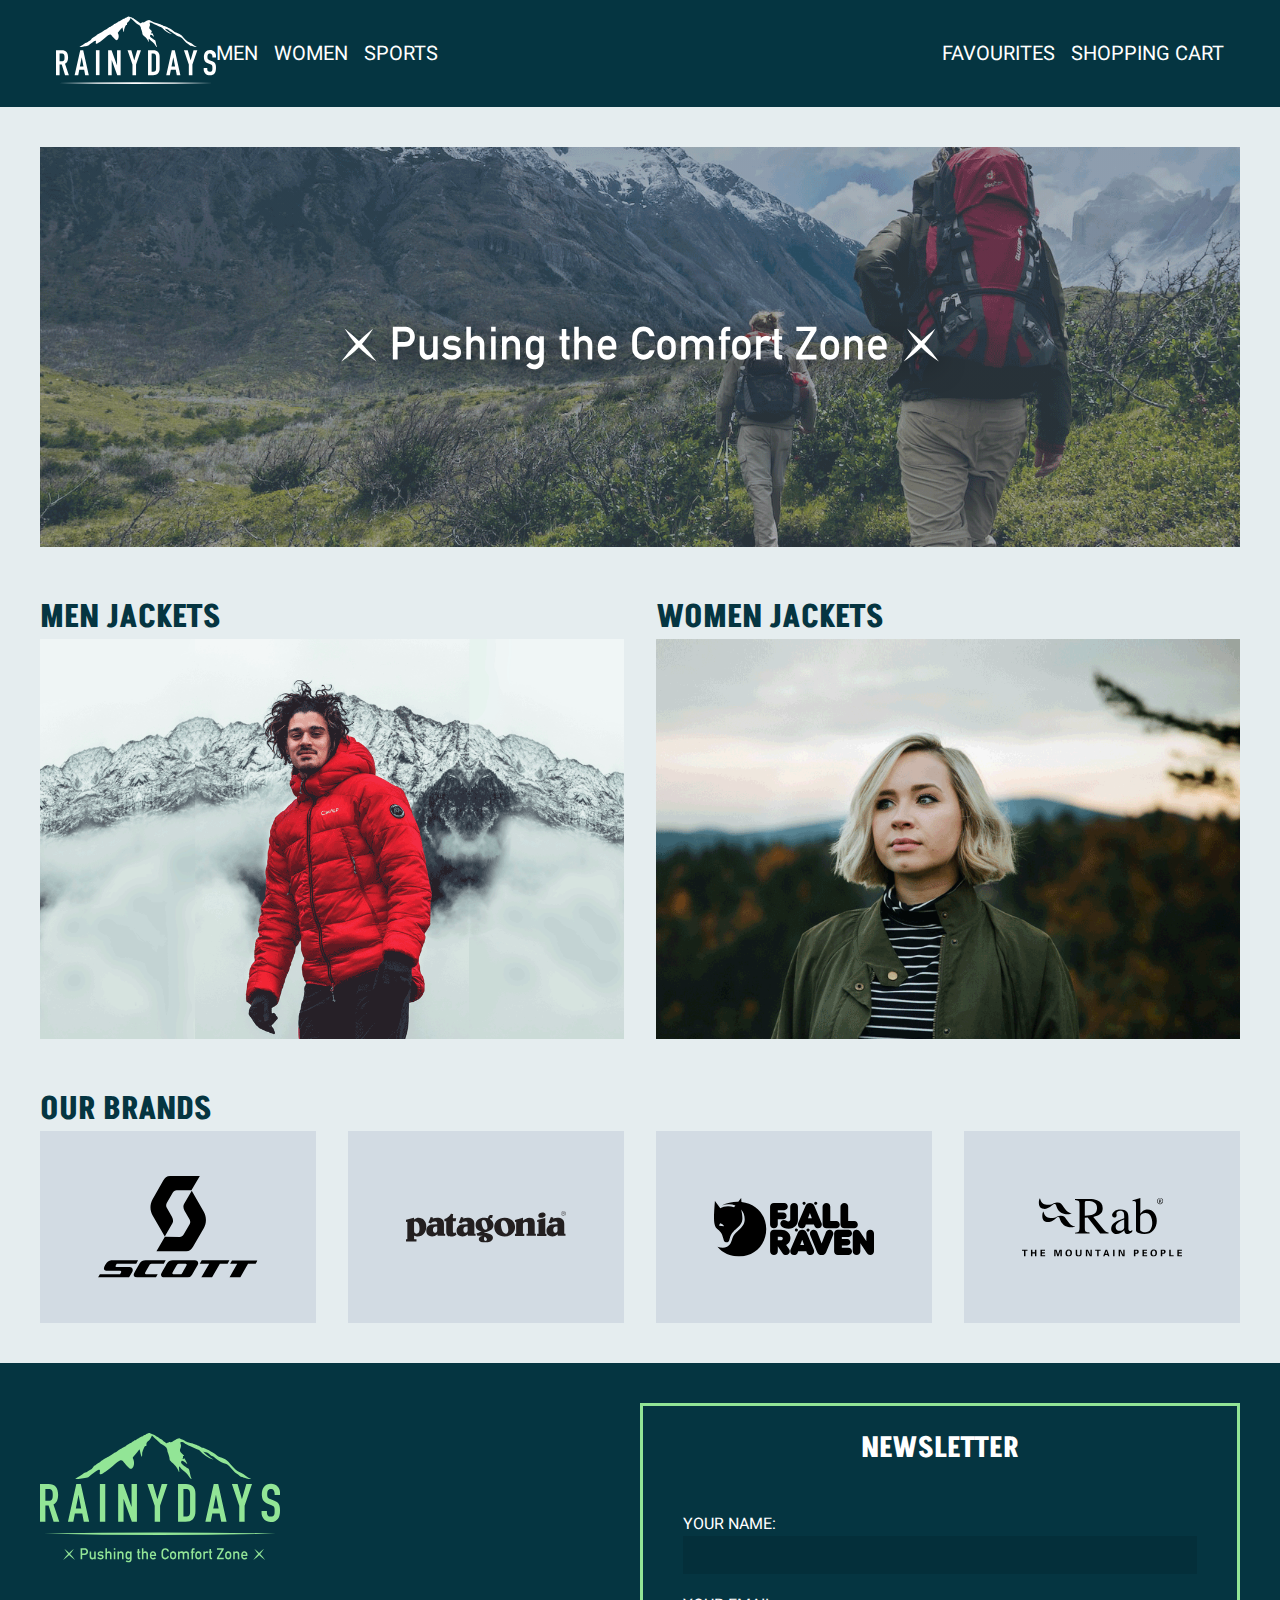
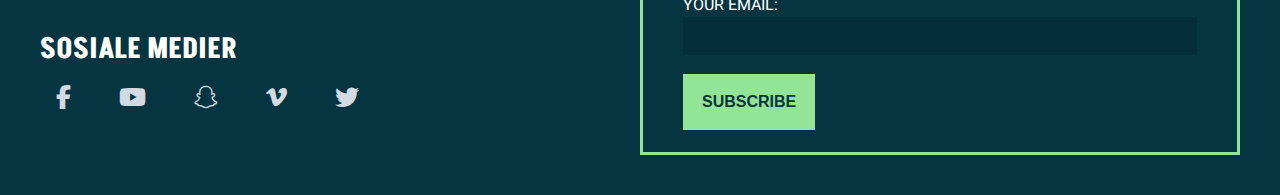
==== index.html @ 23fe6621 "changes in navigation on all pages" ====
<!DOCTYPE html>
<html lang="en">
  <head>
    <meta charset="UTF-8" />
    <meta http-equiv="X-UA-Compatible" content="IE=edge" />
    <meta name="viewport" content="width=device-width, initial-scale=1.0" />
    <title>Rainy Days</title>
    <meta name="description" content="Frontpage of RainyDays" />
    <link rel="icon" type="image/x-icon" href="/images/fav--icon.svg" />
    <link rel="stylesheet" href="/css/styles.css" />
    <link rel="stylesheet" href="/css/components.css" />
    <link rel="stylesheet" href="/css/fontstyles.css" />
    <link rel="stylesheet" href="/css/mediaqueries.css" />

    <link
      rel="stylesheet"
      href="https://cdnjs.cloudflare.com/ajax/libs/font-awesome/6.2.0/css/all.min.css"
    />

    <link rel="preconnect" href="https://fonts.googleapis.com" />
    <link rel="preconnect" href="https://fonts.gstatic.com" crossorigin />
    <link
      href="https://fonts.googleapis.com/css2?family=Akshar:wght@600&display=swap"
      rel="stylesheet"
    />
    <link
      href="https://fonts.googleapis.com/css2?family=Heebo:wght@300;400;500&display=swap"
      rel="stylesheet"
    />
    <script>
      (function (h, o, t, j, a, r) {
        h.hj =
          h.hj ||
          function () {
            (h.hj.q = h.hj.q || []).push(arguments);
          };
        h._hjSettings = { hjid: 3449387, hjsv: 6 };
        a = o.getElementsByTagName("head")[0];
        r = o.createElement("script");
        r.async = 1;
        r.src = t + h._hjSettings.hjid + j + h._hjSettings.hjsv;
        a.appendChild(r);
      })(window, document, "https://static.hotjar.com/c/hotjar-", ".js?sv=");
    </script>
    <script defer src="./js/header.js"></script>
  </head>
  <body>
    <header class="top-header">
      <section class="primary-header page-width">
        <div class="flex pad-1">
          <a href="index.html">
            <img
              class="page-logo"
              src="/images/rainydays-logo.svg"
              alt="rainy days logo"
            />
          </a>
          <nav class="primary-nav">
            <ul class="flex gap-1">
              <li class="pagelinks"><a class="pagelinks" href="listofjackets-men.html">Men</a></li>
              <li class="pagelinks"><a class="pagelinks" href="listofjackets-women.html">Women</a></li>
              <li class="pagelinks"><a class="pagelinks" href="#">Sports</a></li>
            </ul>
            <ul class="flex gap-1">
              <li class="pagelinks"><a class="pagelinks" href="#">Favourites</a></li>
              <li class="pagelinks"><a class="pagelinks" href="addtocart.html">Shopping Cart</a></li>
            </ul>
          </nav>
        </div>
      </section>
    </header>

    <main class="page-width flex-col-ver gap-3 margin-2">
      <section class="hero-img-1 hero-img-prop flex-center">
        <img
          class="hero--text"
          src="/images/rainydays-slogan-text.svg"
          alt="Pushing the Comfort Zone"
        />
      </section>
      <section class="grid-two-col">
        <article class="home-product-men">
          <h2 class="heading-uppercase-xl main_green-dark-color">
            Men Jackets
          </h2>
          <a href="listofjackets-men.html"
            ><section class="hover-men-border image-prop men-image"></section
          ></a>
        </article>
        <article class="home-product-women">
          <h2 class="heading-uppercase-xl main_green-dark-color">
            Women Jackets
          </h2>
          <a href="listofjackets-women.html"
            ><section
              class="hover-women-border image-prop women-image"
            ></section
          ></a>
        </article>
      </section>
      <section>
        <h2 class="heading-uppercase-xl main_green-dark-color">Our Brands</h2>
        <article class="ourbrands--grid gap-2">
          <!-- Scott -->
          <article class="ourbrands grid-center">
            <svg
              class="brand-logo"
              viewBox="0 0 140 89"
              fill="none"
              xmlns="http://www.w3.org/2000/svg"
            >
              <g clip-path="url(#clip0_370_4260)">
                <path
                  d="M63.0514 0H89.1139L81.7723 12.5561L68.8518 12.5709C67.4337 12.5709 66.0796 13.3932 65.3755 14.6193L60.1856 23.6646C59.4495 24.9473 59.4741 26.6067 60.2152 27.8844L64.6861 35.588C65.6881 37.3138 66.1362 39.6133 65.1441 41.3392L58.4475 52.9696L47.8289 34.6549C45.3054 30.3046 45.2783 24.6051 47.7846 20.2424L57.1106 3.98841C58.4499 1.65445 60.1684 0 63.0514 0ZM77.2078 65.9048L51.1452 65.794L58.541 53.2675L71.4615 53.3093C72.8821 53.3142 74.2386 52.4993 74.9477 51.2757L80.1769 42.2526C80.918 40.9748 80.9007 39.3129 80.1646 38.0327L75.7281 30.3095C74.7335 28.5812 74.2952 26.2792 75.2973 24.5558L82.0431 12.955L92.5804 31.314C95.0842 35.6766 95.0867 41.3736 92.5631 45.7264L83.1633 61.9435C81.8141 64.2725 80.0883 65.9171 77.2053 65.9048H77.2078ZM89.0524 76.7031L97.3222 76.7228L90.3449 88.8727L99.73 88.8628L106.675 76.7228L113.409 76.7031L115.034 73.8373L90.7733 73.8324L89.0524 76.7031ZM115.58 76.7228L121.861 76.7006L115.024 88.8505L124.49 88.8407L131.3 76.7006L137.987 76.7228L139.582 73.857L117.267 73.8521L115.585 76.7228H115.58ZM69.098 77.7125L65.4715 84.0152C64.6763 85.3988 65.048 86.002 66.6163 85.9946L72.237 85.97C72.9461 85.9675 73.4163 85.3643 73.7462 84.7907L77.3013 78.6062C78.0374 77.3284 77.6509 76.708 76.1762 76.7056L71.299 76.7006C70.2748 76.7006 69.6716 76.7228 69.1005 77.7125H69.098ZM65.4961 73.8201H84.7808C87.0803 73.8201 88.4319 75.7872 87.2329 77.8553L82.4395 86.1128C80.9967 88.5994 79.1281 88.8727 76.3535 88.8727H58.1791C55.7984 88.8727 54.331 86.9769 55.5916 84.7907L59.223 78.4954C59.5726 77.8898 59.9123 77.2669 60.2989 76.6809C61.584 74.736 63.1031 73.8201 65.4961 73.8201ZM41.7134 73.8201L59.2353 73.8324L57.6202 76.7031H46.9451C46.3099 76.7031 45.6476 76.9419 45.3177 77.5131L41.6838 83.8059C40.9625 85.0566 40.8074 85.9897 42.6489 85.9921L52.2433 85.9971L50.6307 88.8604L34.3988 88.8776C31.5084 88.8801 30.4252 86.9055 31.9147 84.3451L36.3979 76.6415C37.5895 74.5932 39.3203 73.8201 41.7109 73.8226L41.7134 73.8201ZM13.1716 73.8152L35.0808 73.8349L33.4583 76.7228H16.4805C15.9758 77.486 15.2766 78.2271 15.4662 79.1355C15.5991 79.7683 16.4436 79.7412 16.9901 79.7412H27.4905C29.8737 79.7412 31.2032 81.7723 29.9672 83.9044L27.099 88.853H0L1.66676 86.0094L19.329 85.9921C19.6762 85.2905 20.2744 84.6504 20.3114 83.8404C20.3409 83.1978 19.5654 82.9836 19.041 82.9836L9.50325 82.9787C6.74337 82.9787 4.274 82.4617 5.53207 79.3965C5.76596 78.8278 6.12541 78.2985 6.41346 77.7667C6.77045 77.1265 7.16683 76.479 7.63953 75.9054C9.12657 74.1008 10.9017 73.8176 13.1716 73.8201V73.8152Z"
                  fill="black"
                />
              </g>
              <defs>
                <clipPath id="clip0_370_4260">
                  <rect width="139.577" height="88.88" fill="white" />
                </clipPath>
              </defs>
            </svg>
          </article>
          <!-- Patagonia -->
          <article class="ourbrands grid-center">
            <svg
              class="brand-logo"
              viewBox="0 0 160 32"
              fill="none"
              xmlns="http://www.w3.org/2000/svg"
            >
              <g clip-path="url(#clip0_370_4251)">
                <path
                  fill-rule="evenodd"
                  clip-rule="evenodd"
                  d="M31.0866 15.5992H30.1032C28.3585 15.5992 26.9389 16.9077 26.9389 18.6523C26.9389 20.0719 27.3751 21.7053 29.2309 21.7053C30.8643 21.7053 31.1978 20.3969 31.1978 19.0884V15.813C31.1978 15.813 31.309 15.5906 31.0866 15.5906V15.5992ZM80.7825 31.5231H77.3446C74.8816 31.2323 72.7436 30.283 72.7436 28.0338C72.7436 26.4004 74.5994 25.1946 76.1217 24.9808C76.1217 24.9808 76.5578 24.8696 76.1217 24.8696C75.5743 24.7584 72.6324 24.5446 71.6489 24.7584C71.6489 24.7584 71.4266 24.7584 71.324 24.5446C71.2128 24.3223 70.6655 22.8 70.5628 22.6888C70.4517 22.475 70.674 22.3639 70.674 22.3639C72.8548 22.0389 74.8217 20.9442 75.6941 20.6192C76.2414 20.5081 75.6941 20.4054 75.6941 20.4054C72.641 19.8581 69.5879 17.7885 69.5879 14.1881C69.5879 9.06544 73.8383 6.7735 77.8748 6.7735C79.7306 6.7735 80.8167 7.09847 81.8002 7.20965C81.8002 7.20965 81.9114 7.32083 82.0226 7.09847C82.0226 6.7735 82.3475 5.90119 82.3475 5.90119C82.7837 4.59273 83.4422 4.0454 85.4006 4.0454C85.8368 4.0454 86.2729 4.0454 86.5979 4.15657C86.5979 4.15657 86.8202 4.0454 86.8202 4.37893C86.7091 4.4901 86.0591 7.10702 86.0591 7.2182C85.9479 7.54318 85.8453 7.32938 85.8453 7.32938C85.5203 7.10702 85.4092 7.0044 84.648 7.10703C84.2119 7.10703 83.9895 7.432 83.9895 7.86816C83.9895 8.62929 87.4788 9.72395 87.4788 13.8631C87.4788 19.422 82.3561 20.6278 77.8834 21.7139C77.8834 21.7139 77.4472 21.8251 77.8834 21.8251C80.8253 22.1501 86.94 22.9197 86.94 26.7339C86.94 29.9495 83.3567 31.1896 80.7996 31.5316L80.7825 31.5231ZM38.0651 22.6888H38.9374C39.1598 22.6888 39.1598 22.9112 39.1598 22.9112V24.6558C39.1598 24.9808 38.8348 24.8696 38.8348 24.8696H31.8563C31.8563 24.8696 31.7451 24.8696 31.7451 24.6558C31.634 24.2196 31.4202 23.7835 31.4202 23.4585C31.309 23.0224 31.0952 23.4585 31.0952 23.4585C29.6756 24.5532 28.0421 25.4255 26.0752 25.4255C22.7997 25.4255 20.294 23.3559 20.294 19.9693C20.294 15.8215 22.9109 13.5382 26.1863 13.5382L31.2064 13.3158V12.5547C31.2064 11.135 30.4452 10.4851 28.8033 10.4851C26.7337 10.4851 25.7502 11.2462 24.7667 12.452C24.7667 12.452 24.7667 12.5632 24.5443 12.5632C24.322 12.452 22.5774 11.8021 22.5774 11.8021C22.5774 11.8021 22.355 11.8021 22.4662 11.5797C22.5774 11.3574 24.7581 6.12354 24.7581 6.12354C24.7581 6.12354 24.7581 5.90119 24.8693 6.01236C25.1943 6.12354 26.5028 6.55969 26.8363 6.55969C27.0586 6.67087 26.9475 6.88467 26.9475 6.88467C26.9475 6.88467 26.8363 7.10703 26.7251 7.32083C26.6139 7.75698 26.8363 7.54318 26.8363 7.54318C28.2559 6.99585 29.6756 6.78205 31.0866 6.78205C35.2344 6.78205 37.9539 8.52666 37.9539 12.777V22.3724C37.9539 22.3724 37.9539 22.6974 38.0651 22.6974V22.6888ZM38.5013 8.0734C41.3405 7.31227 43.7351 5.45648 44.9324 2.83956C44.9324 2.83956 44.9324 2.72838 45.1547 2.72838C45.3771 2.72838 46.7882 3.05336 47.0105 3.05336C47.2329 3.16454 47.1217 3.27571 47.1217 3.27571C47.0105 4.14802 46.8994 5.1315 46.8994 5.89264V7.2011C46.8994 7.42345 47.1217 7.31227 47.1217 7.31227H50.0636C50.286 7.31227 50.1748 7.53463 50.1748 7.53463C50.1748 7.53463 49.7386 9.71539 49.7386 9.93775C49.6275 10.1515 49.5248 10.1515 49.5248 10.1515H47.1217C46.8994 10.1515 46.8994 10.2627 46.8994 10.2627V20.4054C46.8994 21.6027 47.8828 21.8251 48.4302 21.8251C48.9775 21.8251 49.0887 21.8251 49.5248 21.6027C49.5248 21.6027 49.7386 21.3889 49.7386 21.6027C49.8498 21.8251 50.3971 23.2362 50.4998 23.4585C50.6109 23.5697 50.3886 23.6723 50.3886 23.6723C48.0966 25.3058 47.8828 25.4169 44.8298 25.4169C41.4517 25.4169 40.2459 23.7835 40.2459 20.7304V10.2542C40.2459 10.2542 40.2459 10.143 40.0235 10.143H38.4927C38.4927 10.143 38.3815 10.143 38.3815 9.9292V8.29576C38.3815 8.18458 38.4927 8.0734 38.4927 8.0734H38.5013ZM88.2313 16.0353C88.2313 10.3653 92.704 6.76494 98.5964 6.76494C104.489 6.76494 109.064 10.3653 109.064 16.0353C109.064 21.7053 104.48 25.4169 98.5964 25.4169C92.7126 25.4169 88.2313 21.9277 88.2313 16.0353ZM94.996 13.5296C94.996 16.1465 96.0907 22.6888 99.7937 22.6888C101.761 22.6888 102.299 20.6192 102.299 18.6523C102.299 16.0353 101.205 9.49304 97.3906 9.49304C94.9874 9.49304 94.9874 12.2211 94.9874 13.5296H94.996ZM129.786 24.8696H120.626C120.626 24.8696 120.515 24.8696 120.515 24.7584V22.9026C120.515 22.6803 120.738 22.6803 120.738 22.6803H121.832C121.943 22.6803 121.943 22.5691 121.943 22.5691V12.6487C121.943 11.5541 120.96 11.1179 119.976 11.1179C118.779 11.1179 117.907 11.6653 117.035 12.4264C117.035 12.4264 116.923 12.5376 116.923 12.6487V22.5777C116.923 22.5777 116.923 22.6888 117.035 22.6888H118.232C118.232 22.6888 118.343 22.6888 118.343 22.9112V24.767C118.343 24.8782 118.232 24.8782 118.232 24.8782H109.073C109.073 24.8782 108.961 24.9893 108.961 24.6644V22.9197C108.961 22.6974 109.073 22.6974 109.073 22.6974H110.056C110.278 22.6974 110.167 22.5862 110.167 22.5862V10.9041C110.167 10.9041 110.278 10.6818 110.056 10.6818C109.731 10.793 109.073 11.0068 109.073 11.0068C109.073 11.0068 108.961 11.1179 108.961 10.8956V9.03978C108.961 8.82598 109.073 8.92861 109.073 8.92861L116.812 6.85902C116.812 6.85902 117.035 6.74784 117.035 6.97019V9.47594C117.035 9.80091 117.146 9.58711 117.146 9.58711C119.002 8.16748 120.857 6.74784 123.363 6.74784C128.05 6.74784 128.708 9.91209 128.708 11.8705V22.5605C128.708 22.5605 128.597 22.6717 128.819 22.6717H129.803C129.803 22.6717 129.914 22.6717 129.914 22.8941V24.6387C129.914 24.9637 129.803 24.8525 129.803 24.8525L129.786 24.8696ZM139.056 6.87612L131.316 8.94571C131.316 8.94571 131.205 8.94571 131.205 9.16807V10.9127C131.205 11.1265 131.428 11.0239 131.428 11.0239C131.428 11.0239 131.975 10.9127 132.411 10.8015C132.633 10.8015 132.522 11.0239 132.522 11.1265V22.5777C132.522 22.5777 132.633 22.6888 132.411 22.6888H131.316C131.316 22.6888 131.094 22.6888 131.094 22.9112V24.767C131.094 24.9893 131.316 24.8782 131.316 24.8782H140.365C140.587 24.8782 140.476 24.6644 140.476 24.6644V22.9197C140.476 22.6974 140.253 22.6974 140.253 22.6974H139.381C139.167 22.6974 139.27 22.5862 139.27 22.5862V6.97874C139.27 6.76494 139.056 6.86757 139.056 6.86757V6.87612ZM136.328 1.41992C137.859 1.41992 139.603 1.85608 139.603 3.71187C139.603 5.89264 136.661 6.76494 134.806 6.76494C133.275 6.76494 132.3 6.00381 132.3 4.473C132.3 2.72838 134.703 1.41992 136.337 1.41992H136.328ZM61.4036 15.5992H60.5313C58.6755 15.5992 57.367 16.9077 57.367 18.6523C57.367 20.0719 57.8032 21.7053 59.5478 21.7053C61.2924 21.7053 61.6174 20.3969 61.6174 19.0884V15.813C61.6174 15.813 61.6174 15.5906 61.3951 15.5906L61.4036 15.5992ZM68.4932 22.6888H69.2544C69.5794 22.6888 69.5793 22.9112 69.5793 22.9112V24.6558C69.5793 24.9808 69.2544 24.8696 69.2544 24.8696H62.2759C62.2759 24.8696 62.1647 24.8696 62.0536 24.6558C61.9424 24.2196 61.8312 23.7835 61.8312 23.4585C61.72 23.0224 61.5062 23.4585 61.5062 23.4585C59.9754 24.5532 58.4532 25.4255 56.4862 25.4255C53.1081 25.4255 50.5938 23.3559 50.5938 19.9693C50.5938 15.8215 53.3219 13.427 56.5888 13.427L61.4977 13.3158C61.4977 13.3158 61.6089 13.3158 61.6089 13.102V12.5547C61.6089 11.135 60.8477 10.4851 59.2057 10.4851C57.1361 10.4851 56.1527 11.2462 55.1692 12.452C55.1692 12.452 55.058 12.5632 54.9468 12.452C54.733 12.452 52.8772 11.7935 52.8772 11.7935C52.8772 11.7935 52.7661 11.7935 52.8772 11.5712C52.9884 11.3488 55.058 6.11499 55.058 6.11499C55.058 6.11499 55.058 5.89264 55.2803 6.00381C55.5027 6.11499 56.9138 6.55114 57.1361 6.55114C57.3585 6.66232 57.2473 6.87612 57.2473 6.87612C57.2473 6.87612 57.2473 7.09847 57.1361 7.31227C56.9223 7.74843 57.2473 7.53463 57.2473 7.53463C58.667 6.9873 60.0866 6.7735 61.4977 6.7735C65.6454 6.7735 68.365 8.51811 68.365 12.7685V22.3639C68.365 22.3639 68.2538 22.6888 68.4761 22.6888H68.4932ZM75.6941 11.4515C75.6941 13.4184 76.7887 18.7549 79.5083 18.7549C80.9279 18.7549 81.4752 18.0964 81.4752 16.3518C81.4752 14.3848 80.2779 9.04834 77.5498 9.04834C76.2414 9.04834 75.6941 9.70684 75.6941 11.4515ZM78.5333 25.7419C78.2084 26.0669 77.986 27.2727 77.986 28.0338C77.986 28.9062 78.4222 29.8896 79.5168 29.8896C80.3891 29.8896 80.9364 29.4535 80.9364 28.5812C80.9364 26.9477 79.953 26.4004 78.7557 25.6393C78.7557 25.6393 78.6445 25.6393 78.5333 25.7505V25.7419ZM151.277 15.5992H150.405C148.549 15.5992 147.24 16.9077 147.24 18.6523C147.24 20.0719 147.677 21.7053 149.421 21.7053C151.166 21.7053 151.491 20.3969 151.491 19.0884V15.813C151.491 15.813 151.491 15.5906 151.268 15.5906L151.277 15.5992ZM158.367 22.6888H159.239C159.461 22.6888 159.461 22.9112 159.461 22.9112V24.6558C159.461 24.9808 159.136 24.8696 159.136 24.8696H152.158C152.158 24.8696 152.047 24.8696 151.944 24.6558C151.833 24.2196 151.722 23.7835 151.722 23.4585C151.61 23.0224 151.397 23.4585 151.397 23.4585C149.866 24.5532 148.344 25.4255 146.377 25.4255C142.999 25.4255 140.484 23.3559 140.484 19.9693C140.484 15.8215 143.212 13.427 146.479 13.427L151.388 13.3158C151.388 13.3158 151.499 13.3158 151.499 13.102V12.5547C151.499 11.135 150.738 10.4851 149.096 10.4851C147.027 10.4851 146.043 11.2462 145.06 12.452C145.06 12.452 144.948 12.5632 144.837 12.452C144.615 12.452 142.87 11.7935 142.87 11.7935C142.87 11.7935 142.648 11.7935 142.759 11.5712C142.87 11.3488 144.94 6.11499 144.94 6.11499C144.94 6.11499 144.94 5.89264 145.162 6.00381C145.385 6.11499 146.796 6.55114 147.018 6.55114C147.24 6.66232 147.24 6.87612 147.24 6.87612C147.24 6.87612 147.129 7.09847 147.018 7.31227C146.796 7.74843 147.129 7.53463 147.129 7.53463C148.549 6.9873 149.968 6.7735 151.38 6.7735C155.527 6.7735 158.247 8.51811 158.247 12.7685V22.3639C158.247 22.3639 158.247 22.6888 158.358 22.6888H158.367ZM8.07312 11.0153V19.8496C8.07312 21.3804 8.62045 22.6888 10.3651 22.6888C12.5458 22.6888 13.5293 21.3804 13.5293 17.3438C13.5293 10.9127 10.2539 10.5792 9.16778 10.5792L8.29547 10.6903C8.29547 10.6903 8.07312 10.8015 8.07312 11.0153ZM8.1843 8.39838C9.81773 7.4149 11.0236 6.76494 12.657 6.76494C16.9074 6.76494 20.294 10.2542 20.294 15.3768C20.294 20.4995 17.1297 25.4084 11.6821 25.4084C10.5874 25.4084 9.17633 25.2972 8.19285 24.7499C8.19285 24.7499 8.08167 24.7499 8.08167 24.861V28.0253C8.08167 28.0253 8.08167 28.2477 8.30402 28.2477H10.271C10.271 28.2477 10.4933 28.2477 10.4933 28.47V30.2146C10.4933 30.3258 10.271 30.437 10.271 30.437H0.324977C0.324977 30.437 0 30.437 0 30.2146V28.47C0 28.2477 0.222353 28.2477 0.222353 28.2477H1.09466C1.31701 28.2477 1.31701 28.0253 1.31701 28.0253V10.9041C1.31701 10.6818 1.09466 10.793 1.09466 10.793L0.222353 11.0153C0.222353 11.0153 0 11.0153 0 10.793V9.07399V9.04834C0 8.83454 0.222353 8.83454 0.222353 8.83454L7.85932 6.86757C7.85932 6.86757 8.07312 6.75639 8.07312 6.97874V8.2872C8.07312 8.50956 8.1843 8.39838 8.1843 8.39838Z"
                  fill="#231F20"
                />
                <path
                  fill-rule="evenodd"
                  clip-rule="evenodd"
                  d="M155.203 2.40312C155.203 1.09466 156.298 0 157.606 0C158.915 0 160.009 1.09466 160.009 2.40312C160.009 3.82276 158.915 4.90887 157.606 4.90887C156.298 4.90887 155.203 3.81421 155.203 2.40312ZM159.676 2.40312C159.676 1.30846 158.804 0.333529 157.606 0.333529C156.409 0.333529 155.425 1.31701 155.425 2.40312C155.425 3.60041 156.409 4.58389 157.606 4.58389C158.804 4.58389 159.676 3.60041 159.676 2.40312ZM158.804 3.82276H158.367L157.606 2.5143H157.059V3.82276H156.734V1.09466H157.829C158.051 1.09466 158.376 1.09466 158.487 1.20584C158.709 1.31701 158.812 1.64199 158.812 1.86434C158.812 2.3005 158.487 2.52285 157.94 2.52285L158.812 3.83131L158.804 3.82276ZM157.495 2.29195C157.931 2.29195 158.479 2.40312 158.479 1.85579C158.479 1.41964 158.154 1.30846 157.82 1.30846H157.059V2.29195H157.495Z"
                  fill="#231F20"
                />
              </g>
              <defs>
                <clipPath id="clip0_370_4251">
                  <rect width="160" height="31.5228" fill="white" />
                </clipPath>
              </defs>
            </svg>
          </article>
          <!-- Fjellraven -->
          <article class="ourbrands grid-center">
            <svg
              class="brand-logo"
              viewBox="0 0 160 59"
              fill="none"
              xmlns="http://www.w3.org/2000/svg"
            >
              <g clip-path="url(#clip0_370_4247)">
                <path
                  d="M86.2954 47.029L88.1894 41.6939L90.1367 47.029H86.2954ZM63.7813 38.6529H66.7422C68.076 38.6529 68.7963 39.5065 68.7963 40.4668C68.7963 41.4271 68.076 42.2808 66.7422 42.2808H63.7813V38.6529ZM156.185 31.6639C154.078 31.6639 152.371 33.3711 152.371 35.4785V43.2411L145.889 33.5845C145.168 32.4908 144.128 31.6372 142.554 31.6372C140.447 31.6372 138.74 33.3178 138.74 35.4251V53.2177C138.74 55.3251 140.447 57.0323 142.554 57.0323C144.662 57.0323 146.369 55.3251 146.369 53.2177V45.2684L152.851 55.085C153.571 56.1787 154.798 57.0323 156.239 57.0323C158.319 57.0323 160 55.3518 160 53.2978V35.4518C160 33.3444 158.319 31.6372 156.212 31.6372C156.212 31.6639 156.185 31.6639 156.185 31.6639ZM134.285 38.9463C136.285 38.9997 137.966 37.3991 138.019 35.3985C138.073 33.3978 136.472 31.7172 134.471 31.6639H123.935C121.827 31.6639 120.12 33.3444 120.12 35.4518V53.2444C120.12 55.3518 121.801 57.059 123.908 57.059H134.285C136.285 57.1124 137.966 55.5118 138.019 53.5112C138.073 51.5105 136.472 49.8299 134.471 49.7766H127.829V47.4025H133.111C134.872 47.4558 136.339 46.042 136.365 44.3081C136.392 42.5742 135.005 41.0804 133.271 41.0537H127.829V38.9196H134.285V38.9463ZM115.585 31.6639C113.825 31.6639 112.491 32.5709 111.957 34.1447L107.636 45.5085L103.261 34.1714C102.728 32.5975 101.367 31.6906 99.6332 31.6906C96.8323 31.6906 95.1517 34.4915 96.2454 37.2658L103.048 53.938C103.768 55.7519 105.182 57.0857 107.663 57.0857C110.143 57.0857 111.477 55.7519 112.224 53.938L119 37.2658C120.147 34.5448 118.439 31.6639 115.585 31.6639ZM92.6709 34.7849C91.8706 32.971 90.4835 31.6906 88.2427 31.6906C86.002 31.6906 84.6149 32.971 83.8146 34.7849L76.6122 51.5905C75.5185 54.0714 77.039 57.1124 80.1334 57.1124C81.7339 57.1391 83.1477 56.1254 83.6545 54.6315L84.1347 53.1644H92.2708L92.8043 54.6849C93.3644 56.1787 94.8049 57.1391 96.3788 57.1124C99.3398 57.1124 100.86 54.0714 99.8466 51.7239L92.6709 34.7849ZM72.104 47.029C74.7182 45.7486 76.4788 43.4011 76.4788 40.12C76.4788 34.7849 72.104 31.6906 66.9557 31.6906H59.9133C57.8059 31.6906 56.0987 33.3711 56.0987 35.4785V53.2711C56.0987 55.4051 57.8326 57.1124 59.9667 57.1124C62.1007 57.1124 63.8079 55.3785 63.8079 53.2711V48.3094L68.7162 55.4051C69.4365 56.4722 70.6636 57.1124 71.944 57.1124C75.2784 57.1124 76.8523 53.5378 75.0383 51.057L72.104 47.029ZM92.4308 32.0373C92.4041 32.9176 93.1244 33.6646 94.0047 33.6646C94.885 33.6912 95.6319 32.971 95.6319 32.0907C95.6319 31.2104 94.9383 30.4635 94.058 30.4635H94.0047C93.1244 30.4902 92.4308 31.1837 92.4308 32.0373ZM82.4008 30.4635C81.5205 30.4635 80.8269 31.1571 80.8269 32.0373C80.8269 32.9176 81.5205 33.6112 82.4008 33.6112C83.2811 33.6112 83.9747 32.9176 83.9747 32.0373C83.948 31.1837 83.2544 30.4902 82.4008 30.4635ZM10.0834 28.2761C8.5095 27.8493 6.85562 27.6626 5.22841 27.6626L5.17506 27.6092C5.33511 26.7823 5.70857 26.0087 6.26876 25.3685C7.81594 25.8486 9.14972 26.8356 10.0834 28.1694V28.2761ZM94.0047 20.2734L95.8986 14.9383L97.8459 20.2734H94.0047ZM130.283 30.3568H140.1C142.101 30.4101 143.781 28.8096 143.835 26.8089C143.888 24.8083 142.287 23.1277 140.287 23.0744H134.178V8.74958C134.178 6.61554 132.444 4.9083 130.31 4.9083C128.176 4.9083 126.469 6.64221 126.469 8.74958V26.5155C126.442 28.6229 128.149 30.3301 130.257 30.3568C130.257 30.3568 130.266 30.3568 130.283 30.3568ZM112.384 30.3568H122.227C124.228 30.3034 125.829 28.6496 125.775 26.6222C125.722 24.6749 124.175 23.101 122.227 23.0744H116.279V8.74958C116.279 6.61554 114.545 4.9083 112.411 4.9083C110.277 4.9083 108.57 6.64221 108.57 8.74958V26.5155C108.57 28.6229 110.25 30.3301 112.357 30.3568C112.357 30.3568 112.366 30.3568 112.384 30.3568ZM87.8159 30.3568C89.4165 30.3835 90.8303 29.3698 91.3371 27.876L91.8173 26.4088H99.9533L100.487 27.9293C101.047 29.4231 102.487 30.3835 104.061 30.3568C107.022 30.3568 108.543 27.3158 107.529 24.9683L100.38 8.05602C99.6065 6.24208 98.1927 4.96165 95.952 4.96165C93.7112 4.96165 92.3241 6.24208 91.5238 8.05602L84.2948 24.8616C83.2011 27.3158 84.7216 30.3568 87.8159 30.3568ZM69.9166 21.9807C67.916 21.9807 66.3421 23.6879 66.3421 25.6085C66.3421 26.6222 66.7156 27.5825 67.4358 28.2761C68.8229 29.6632 71.1971 30.6502 74.7182 30.6502C80.6669 30.6502 83.948 26.5155 83.948 21.7406V8.74958C83.948 6.64221 82.2674 4.93498 80.16 4.93498H80.1334C77.9993 4.9083 76.2654 6.61554 76.2387 8.74958V21.6072C76.2387 22.8076 75.5185 23.4211 74.5315 23.4211C73.5445 23.4211 73.011 23.1277 71.9706 22.5675C71.3571 22.1674 70.6369 21.954 69.9166 21.9807ZM59.8866 30.3301C61.994 30.3568 63.7279 28.7029 63.7813 26.5689V21.2071H69.3031C71.117 21.2071 72.6109 19.7399 72.6109 17.8993C72.6109 16.0587 71.1437 14.5915 69.3031 14.5915H63.7813V12.1641H70.2634C72.2641 12.1107 73.8646 10.4568 73.8113 8.42948C73.7579 6.48216 72.2107 4.9083 70.2634 4.88163H59.8866C57.7793 4.88163 56.072 6.56219 56.072 8.66956V26.4622C56.072 28.5695 57.7526 30.2768 59.86 30.3034C59.8777 30.339 59.8866 30.3479 59.8866 30.3301ZM101.714 6.85562C102.594 6.85562 103.341 6.16205 103.341 5.28176C103.341 4.40147 102.621 3.68123 101.741 3.68123C100.86 3.68123 100.14 4.40147 100.14 5.28176C100.14 6.16205 100.834 6.85562 101.714 6.85562ZM90.11 6.85562C90.9637 6.82894 91.6839 6.13538 91.6839 5.28176C91.6839 4.42814 90.9637 3.68123 90.0834 3.68123C89.2031 3.68123 88.4828 4.40147 88.4828 5.28176C88.5095 6.16205 89.2297 6.8823 90.11 6.85562ZM27.4492 3.89463C27.3958 2.72091 27.2624 1.46716 27.1557 0H27.1024L24.3014 3.62788H23.4478C18.2194 3.62788 12.5909 4.72157 7.92264 7.38913L7.97599 7.52251C10.1634 6.72224 12.4842 6.32211 14.8316 6.32211C17.1791 6.32211 19.2864 6.72224 21.3938 7.52251L20.06 9.2831C18.1394 8.5095 16.112 8.13605 14.058 8.13605C11.1504 8.13605 8.2961 8.93631 6.29543 10.1367L0.96032 2.93431H0.906969C0.373458 9.30977 0 16.4055 0 20.0333C0 28.2761 1.94732 29.93 4.18806 31.7973C5.94865 33.2644 7.94932 34.945 9.22974 40.2801C10.03 43.5612 10.5635 44.2814 12.5108 44.2814C14.138 44.2814 14.885 43.6679 15.6052 40.8936C16.9923 35.6119 19.9 32.9443 22.5942 30.5969C25.6352 27.876 28.4095 25.5552 28.4095 20.3535C28.4095 17.2591 27.9827 14.6449 27.0757 11.4438C29.3164 13.9246 30.7036 17.2057 30.7036 21.1537C30.7036 25.1017 29.1831 28.1427 24.2748 32.4375C20.5135 35.7719 19.3665 37.1591 17.7926 42.2007C16.6455 45.8286 14.5649 49.6699 8.88296 49.6699C7.04235 49.6699 5.22841 49.3231 3.54785 48.6295L3.4945 48.7629C8.53618 54.9517 16.4055 58.5262 24.915 58.5262C40.5735 58.5262 52.2307 46.5222 52.2307 30.9703C52.124 16.7523 42.3074 5.57519 27.4492 3.89463Z"
                  fill="black"
                />
              </g>
              <defs>
                <clipPath id="clip0_370_4247">
                  <rect width="160" height="58.5262" fill="white" />
                </clipPath>
              </defs>
            </svg>
          </article>
          <!-- Rab -->
          <article class="ourbrands grid-center">
            <svg
              class="brand-logo"
              viewBox="0 0 160 59"
              fill="none"
              xmlns="http://www.w3.org/2000/svg"
            >
              <g clip-path="url(#clip0_370_4256)">
                <path
                  d="M68.4267 56.96L65.92 51.6267H63.84V58.4H65.2267V52.8L67.84 58.4H69.8133V51.6267H68.48V56.96H68.4267ZM0 52.7467H2.02667V58.4H3.46667V52.7467H5.49333V51.6267H0V52.7467ZM12.96 54.3467H10.4V51.6267H8.96V58.4H10.4V55.4133H12.96V58.4H14.4V51.6267H12.9067V54.3467H12.96ZM83.52 51.6267L81.0667 58.4H82.4533L82.9333 56.96H85.6L86.08 58.4H87.52L85.1733 51.6267H83.52ZM83.36 55.84L84.3733 52.96L85.3333 55.84H83.36ZM19.9467 55.4667H22.8267V54.3467H19.9467V52.7467H23.04V51.6267H18.5067V58.4H23.1467V57.28H19.9467V55.4667ZM36 56.5333L34.56 51.6267H32.2133V58.4H33.5467V52.5867L35.36 58.4H36.5333L38.4 52.5867V58.4H39.84V51.6267H37.5467L36 56.5333ZM58.1867 55.68C58.1867 56.3733 58.1333 56.64 57.9733 56.8533C57.6 57.44 56.9067 57.44 56.64 57.44C55.2533 57.44 55.1467 56.5333 55.1467 55.7867V51.68H53.7067V55.7333C53.7067 56.3733 53.7067 56.9067 54.0267 57.3867C54.6667 58.4 55.8933 58.56 56.5867 58.56C57.9733 58.56 59.5733 57.92 59.5733 55.8933V51.68H58.1867V55.68ZM46.72 51.52C44.2667 51.52 43.4667 53.3333 43.4667 55.1467C43.4667 55.7867 43.5733 56.9067 44.32 57.6533C44.96 58.2933 45.8133 58.56 46.72 58.56C47.3067 58.56 48.3733 58.4533 49.12 57.6C49.6533 56.96 49.9733 55.9467 49.9733 54.9333C49.9733 54.2933 49.8133 53.2267 49.12 52.3733C48.48 51.68 47.4667 51.52 46.72 51.52ZM48 56.8533C47.7333 57.28 47.3067 57.4933 46.72 57.4933C46.0267 57.4933 45.7067 57.2267 45.4933 56.96C45.0667 56.4267 45.0133 55.7333 45.0133 55.0933C45.0133 54.3467 45.12 53.6 45.4933 53.12C45.76 52.8 46.1867 52.5333 46.72 52.5333C47.4133 52.5333 48 52.9067 48.2667 53.7067C48.4267 54.1333 48.4267 54.56 48.4267 54.9333C48.48 56 48.2133 56.5333 48 56.8533ZM73.1733 52.7467H75.2V58.4H76.64V52.7467H78.6667V51.6267H73.1733V52.7467ZM140.853 51.68H138.773V58.4H140.267V55.7867H141.227C141.6 55.7867 142.24 55.7867 142.773 55.4667C143.307 55.1467 143.627 54.4533 143.627 53.6533C143.627 53.3333 143.573 52.8 143.2 52.3733C142.613 51.7333 141.813 51.68 140.853 51.68ZM140.747 54.72H140.16V52.8H140.907C141.333 52.8 142.08 52.8 142.08 53.7067C142.08 54.72 141.227 54.72 140.747 54.72ZM121.92 55.4667H124.8V54.3467H121.92V52.7467H125.013V51.6267H120.48V58.4H125.12V57.28H121.92V55.4667ZM113.973 51.68H111.893V58.4H113.387V55.7867H114.347C114.72 55.7867 115.36 55.7867 115.893 55.4667C116.427 55.1467 116.747 54.4533 116.747 53.6533C116.747 53.3333 116.693 52.8 116.32 52.3733C115.787 51.7333 114.933 51.68 113.973 51.68ZM113.92 54.72H113.333V52.8H114.08C114.507 52.8 115.253 52.8 115.253 53.7067C115.253 54.72 114.4 54.72 113.92 54.72ZM131.733 51.52C129.28 51.52 128.48 53.3333 128.48 55.1467C128.48 55.7867 128.587 56.9067 129.333 57.6533C129.973 58.2933 130.827 58.56 131.733 58.56C132.32 58.56 133.387 58.4533 134.133 57.6C134.667 56.96 134.987 55.9467 134.987 54.9333C134.987 54.2933 134.827 53.2267 134.133 52.3733C133.493 51.68 132.48 51.52 131.733 51.52ZM133.013 56.8533C132.747 57.28 132.32 57.4933 131.733 57.4933C131.04 57.4933 130.72 57.2267 130.507 56.96C130.08 56.4267 130.027 55.7333 130.027 55.0933C130.027 54.3467 130.133 53.6 130.507 53.12C130.773 52.8 131.2 52.5333 131.733 52.5333C132.427 52.5333 133.013 52.9067 133.28 53.7067C133.44 54.1333 133.44 54.56 133.44 54.9333C133.493 56 133.227 56.5333 133.013 56.8533ZM156.8 57.28V55.4667H159.68V54.3467H156.8V52.7467H159.893V51.6267H155.36V58.4H160V57.28H156.8ZM101.227 56.96L98.72 51.6267H96.64V58.4H98.0267V52.8L100.64 58.4H102.613V51.6267H101.28V56.96H101.227ZM91.0933 58.4H92.5333V51.6267H91.0933V58.4ZM148.747 51.68H147.253V58.4H151.627V57.2267H148.747V51.68ZM30.1333 7.36C31.2 6.29333 32.16 5.86667 32.8533 5.92C33.76 6.02667 33.92 6.45333 34.1867 7.52C34.2933 7.89333 34.4 8.26667 34.56 8.69333C37.9733 18.2933 47.8933 16 48 15.9467C48 15.9467 48.48 15.84 49.12 15.5733C49.2267 15.52 49.3333 15.4133 49.3333 15.2533C49.3333 15.1467 49.2267 15.04 49.0667 15.04C47.2 14.9333 44.8 14.08 41.2267 8.53333L40.96 8.10667C39.5733 5.92 38.4533 4.21333 34.7733 4.48C33.1733 4.58667 32 5.17333 30.9333 5.65333C30.2933 5.97333 29.6533 6.24 29.0133 6.4C27.3067 6.82667 26.24 6.77333 25.3333 6.72C25.12 6.72 24.96 6.72 24.8 6.66667C21.0667 6.50667 19.04 4.69333 18.1333 0.8C18.08 0.693333 17.9733 0.586667 17.8667 0.586667C17.7067 0.586667 17.6 0.693333 17.5467 0.8C17.3867 1.17333 17.0133 2.18667 16.9067 3.2C16.48 7.62667 18.08 10.4 21.3333 10.7733C22.6133 11.0933 26.2933 11.0933 30.1333 7.36ZM141.12 3.04C141.12 2.18667 140.8 1.44 140.213 0.853333C139.627 0.266667 138.88 0 138.08 0C137.227 0 136.48 0.32 135.893 0.906667C135.307 1.49333 134.987 2.24 134.987 3.09333C134.987 3.94667 135.307 4.64 135.893 5.22667C136.48 5.81333 137.227 6.13333 138.027 6.13333C138.88 6.13333 139.573 5.86667 140.16 5.28C140.8 4.64 141.12 3.94667 141.12 3.04ZM138.08 5.76C137.333 5.76 136.747 5.49333 136.267 4.96C135.787 4.42667 135.52 3.78667 135.52 3.09333C135.52 2.34667 135.787 1.70667 136.267 1.17333C136.747 0.64 137.387 0.373333 138.08 0.373333C138.773 0.373333 139.36 0.64 139.893 1.17333C140.373 1.70667 140.64 2.34667 140.64 3.04C140.64 3.78667 140.373 4.42667 139.84 4.96C139.36 5.49333 138.72 5.76 138.08 5.76ZM113.6 3.62667C113.867 4.05333 114.027 4.74667 114.027 5.70667V32.64C114.027 33.3867 114.933 34.1333 116.747 34.88C118.56 35.6267 120.427 36 122.293 36C126.027 36 129.067 34.72 131.36 32.16C133.653 29.6 134.773 26.5067 134.773 22.9333C134.773 19.5733 133.867 16.8533 132.107 14.72C130.347 12.64 128.213 11.5733 125.707 11.5733C123.68 11.5733 121.867 12.2133 120.32 13.4933C119.413 14.24 118.773 14.9867 118.347 15.7867V0.32C118.347 0.213333 118.347 0.106667 118.293 0C118.187 0 117.333 0.266667 115.787 0.8C114.24 1.33333 112.48 1.81333 110.56 2.29333V3.14667L111.733 3.04C112.693 3.04 113.333 3.25333 113.6 3.62667ZM118.24 18.8267C118.24 17.7067 118.827 16.7467 119.947 16C121.12 15.2533 122.293 14.88 123.467 14.88C125.867 14.88 127.573 15.9467 128.64 18.08C129.707 20.2133 130.24 22.56 130.24 25.12C130.24 27.68 129.653 29.8133 128.533 31.5733C127.413 33.3333 125.653 34.24 123.253 34.24C122.347 34.24 121.333 34.0267 120.16 33.6533C118.987 33.28 118.347 32.64 118.187 31.7333V18.8267H118.24ZM108 32.96C107.307 32.96 106.827 32.64 106.613 31.9467C106.453 31.5733 106.4 30.88 106.4 29.92V19.7333C106.4 17.4933 106.08 15.7867 105.44 14.6133C104.267 12.48 102.027 11.4133 98.72 11.4133C95.8933 11.4133 93.7067 12.0533 92.2667 13.3867C90.7733 14.6667 90.08 15.9467 90.08 17.12C90.08 17.7067 90.2933 18.2933 90.6667 18.7733C91.0933 19.2533 91.68 19.52 92.4267 19.52C92.9067 19.52 93.3333 19.4133 93.7067 19.2C94.3467 18.8267 94.6667 18.1867 94.6667 17.2267C94.6667 17.0667 94.6133 16.8 94.56 16.32C94.4533 15.84 94.4533 15.4667 94.4533 15.3067C94.4533 14.5067 94.8267 13.8667 95.6267 13.44C96.4267 13.0133 97.2267 12.8 98.08 12.8C99.8933 12.8 101.067 13.3867 101.653 14.5067C101.973 15.2 102.187 16.3733 102.187 18.1333V20.32C97.4933 22.08 94.4 23.4667 92.8533 24.48C90.4 26.1333 89.1733 28.16 89.1733 30.6667C89.1733 32.2667 89.7067 33.5467 90.7733 34.56C91.84 35.5733 93.12 36.1067 94.56 36.1067C96 36.1067 97.44 35.6267 98.9867 34.72C99.8933 34.1867 101.013 33.3333 102.293 32.2133C102.347 33.2267 102.613 34.1333 103.147 34.88C103.68 35.6267 104.48 36 105.653 36C106.613 36 107.627 35.68 108.533 35.04C109.173 34.6133 109.76 34.08 110.293 33.3867V32.0533C109.653 32.5333 109.227 32.8 108.96 32.9067C108.693 32.9067 108.373 32.96 108 32.96ZM102.187 29.4933C102.187 30.4533 101.653 31.2533 100.64 31.8933C99.6267 32.5333 98.56 32.8533 97.44 32.8533C96.64 32.8533 95.8933 32.64 95.2 32.16C94.1867 31.4133 93.6533 30.2933 93.6533 28.7467C93.6533 26.8267 94.88 25.12 97.3333 23.6267C98.6133 22.8267 100.213 22.1333 102.187 21.4933V29.4933ZM138.56 3.14667C139.04 2.98667 139.253 2.66667 139.253 2.24C139.253 1.97333 139.147 1.76 138.933 1.65333C138.72 1.49333 138.453 1.44 138.187 1.44H136.587V1.6C136.8 1.6 136.907 1.65333 136.96 1.70667C137.013 1.76 137.013 1.86667 137.013 2.02667V4.21333C137.013 4.37333 137.013 4.48 136.96 4.53333C136.907 4.58667 136.8 4.58667 136.587 4.64V4.8H138.027V4.64C137.813 4.64 137.707 4.58667 137.653 4.53333C137.6 4.48 137.6 4.37333 137.6 4.21333V3.30667H138.08C138.293 3.62667 138.507 4 138.72 4.32C138.88 4.58667 139.04 4.74667 139.147 4.74667H139.733V4.58667C139.467 4.32 139.253 4.10667 139.147 3.94667L138.56 3.14667ZM137.973 3.09333H137.6V1.6H137.973C138.453 1.6 138.667 1.81333 138.667 2.29333C138.667 2.77333 138.453 3.09333 137.973 3.09333ZM67.52 34.6133C65.5467 34.4533 64.2667 34.08 63.68 33.6C63.0933 33.0667 62.8267 31.84 62.8267 29.92V19.6267L65.7067 19.52L78.1333 35.52H86.56V34.56C85.5467 34.4533 84.6933 34.24 84 33.8667C83.36 33.4933 82.6667 32.9067 82.0267 32.1067L71.3067 18.88C74.1867 18.4533 76.48 17.5467 78.1867 16.1067C79.8933 14.72 80.6933 12.6933 80.6933 10.1333C80.6933 6.24 78.7733 3.62667 74.9867 2.18667C72.96 1.44 70.4533 1.06667 67.4667 1.06667H53.0133V2.02667C54.88 2.18667 56.1067 2.56 56.6933 3.09333C57.2267 3.68 57.5467 4.85333 57.5467 6.72V29.3333C57.5467 31.52 57.28 32.9067 56.8 33.4933C56.32 34.08 55.04 34.4533 53.0667 34.6667V35.52H67.5733V34.6133H67.52ZM62.8267 4.85333C62.8267 4.05333 62.9867 3.57333 63.3067 3.36C63.6267 3.14667 64.5333 3.04 66.0267 3.04C68.2133 3.04 69.9733 3.36 71.3067 3.94667C73.76 5.06667 75.04 7.09333 75.04 10.1333C75.04 13.1733 73.6533 15.4133 70.88 16.5333C69.28 17.1733 66.56 17.5467 62.8267 17.7067V4.85333ZM52.5333 28.32C50.6667 28.2133 48.2667 27.36 44.6933 21.8133L44.4267 21.3867C43.04 19.2 41.92 17.4933 38.24 17.76C36.64 17.8667 35.4667 18.4533 34.4 18.9333C33.76 19.2533 33.12 19.52 32.48 19.68C30.7733 20.1067 29.7067 20.0533 28.8 20C28.5867 20 28.4267 20 28.2667 19.9467C24.5333 19.7867 22.5067 17.9733 21.6 14.08C21.5467 13.9733 21.44 13.8667 21.3333 13.8667C21.1733 13.8667 21.0667 13.9733 21.0133 14.08C20.8533 14.4533 20.48 15.4667 20.3733 16.48C19.9467 20.9067 21.5467 23.6267 24.8 24.0533C26.1867 24.2133 29.8667 24.2667 33.7067 20.5333C34.7733 19.4667 35.7333 19.04 36.4267 19.0933C37.3333 19.2 37.4933 19.6267 37.76 20.6933C37.8667 21.0667 37.9733 21.44 38.1333 21.8667C41.5467 31.4133 51.52 29.12 51.6267 29.0667C51.6267 29.0667 52.1067 28.96 52.7467 28.6933C52.8533 28.64 52.96 28.5333 52.96 28.3733C52.7467 28.4267 52.64 28.32 52.5333 28.32Z"
                  fill="black"
                />
              </g>
              <defs>
                <clipPath id="clip0_370_4256">
                  <rect width="160" height="58.56" fill="white" />
                </clipPath>
              </defs>
            </svg>
          </article>
        </article>
      </section>
    </main>

    <footer class="grid-center">
      <section class="page-width footer-responsive margin-2">
        <section class="flex--footer">
          <article>
            <a href="index.html"
              ><img
                class="logo-footer"
                src="/images/rainydays-logo-green.svg"
                alt="logo green"
            /></a>
          </article>

          <article>
            <h3 class="heading-uppercase-l c-white">Sosiale medier</h3>
            <article class="some-icons-main">
              <a class="social-box grid-center" href="#">
                <i class="fa-brands fa-facebook-f"></i>
              </a>
              <a class="social-box grid-center" href="#">
                <i class="fa-brands fa-youtube"></i>
              </a>
              <a class="social-box grid-center" href="#">
                <i class="fa-brands fa-snapchat"></i>
              </a>
              <a class="social-box grid-center" href="#">
                <i class="fa-brands fa-vimeo-v"></i>
              </a>
              <a class="social-box grid-center" href="#">
                <i class="fa-brands fa-twitter"></i>
              </a>
            </article>
          </article>
        </section>
        <!-- Newsletter -->
        <section class="newsletter flex-col-ver space-around">
          <h3 class="heading-uppercase-l c-white text-align-c">Newsletter</h3>
          <div class="news-wrap">
            <form action="newsletter" class="news-form">
              <div class="form-name">
                <label for="name"
                  ><p class="text-uppercase-sm c-white">Your name:</p></label
                >
                <input type="text" name="name" id="name-form-label" required />
              </div>
              <div class="email-form">
                <label for="email"
                  ><p class="text-uppercase-sm c-white">Your email:</p></label
                >
                <input
                  type="email"
                  name="email"
                  id="email-form-label"
                  required
                />
              </div>
              <div class="submit-form">
                <input type="submit" class="btn-submit" value="Subscribe" />
              </div>
            </form>
          </div>
        </section>
      </section>
    </footer>
  </body>
</html>
---- css/styles.css ----
@import url(/css/library/header.css);
@import url(/css/library/footer.css);
@import url(/css/library/framework.css);

* {
  margin: 0;
  box-sizing: border-box;
}

html {
  height: 100%;
}

:root {
  /* Brand Colors */
  --main_green: #92e596;
  --main_green-dark: #053541;
  --main_pink: #ff9094;
  --main_pink-dark: #6a435a;

  --main_grey1: #BBD2D7;
  --main_grey2: #d2dbe3;
  --c-white: #ffffff;
  --c-dark: #131414;

  /* Fontstyles */
  --font-1: "Akshar", sans-serif;
  --font-2: "Heebo", sans-serif;

  --heading-xxl: clamp(2rem, 5vw, 4rem); /* Heading 1*/
  --heading-xl: clamp(1.5rem, 2.5vw, 3rem); /* Heading 1*/
  --heading-l: clamp(1.3rem, 2.5vw, 1.8rem); /* Heading 2*/
  --heading-m: clamp(1.1rem, 2.5vw, 1.4rem); /* Heading 3*/
  --heading-s: clamp(1.1rem, 2.5vw, 1.2rem); /* Heading 3*/
  --text-sm: clamp(0.7rem, 2.5vw, 1rem); /* Paragraphs */
  --p-links: 1.25rem;

  /* Padding */
  --padding-xl: 2rem;
  --padding-m: 1rem;
  --padding-sm: 0.5rem;

  /* Border */
  --border_normal: 3px;
  --border_small: 2px;

  /* Gap */
  --gap-sm: 0.5rem;
  --gap_1: 1rem;
  --gap_2: 2rem;
  --gap_3: 3rem;

  /* Width */
  --page-width: calc(100% - 5rem);

  /* Height */
  --page-container-height: clamp(5rem, 2.5vw, 5.5rem);

  /* Scale*/
  --scaling: 1;

  /* Transitions */
  --transition-1: 300ms ease;
}

body {
  font-family: "Heebo", sans-serif;
  background: #E5EDEF;
}

.page-width {
  width: var(--page-width);
  max-width: 1400px;
  margin: 0 auto;
  /* border: 1px dashed tomato; */
}

/********************* HOMEPAGE *********************/

.fa-bag-shopping:hover {
  color: var(--main_green);
}

.image-prop {
  width: 100%;
  min-height: 25rem;
  background-position: center;
  background-size: cover;
  background-repeat: no-repeat;
  cursor: pointer;
}

.hover-men-border:hover {
  border: 6px solid var(--main_green);
  transition: var(--transition-1);
}

.hover-women-border:hover {
  border: 6px solid var(--main_pink);
  transition: var(--transition-1);
}

.men-image {
  background-image: url(/images/products/product-promo-men-ipad.png);
}

.women-image {
  background-image: url(/images/products/product-promo-women.png);
}

/* Hero Images */

.hero--text {
  width: 50%;
  filter: drop-shadow(0px 5px 15px);
}

.hero-img-prop {
  width: 100%;
  min-height: 25rem;
  /**/
  background-position: center;
  background-repeat: no-repeat;
  background-size: cover;
}

.hero-img-1 {
  background-image: linear-gradient(
      rgba(75, 94, 111, 0.5),
      rgba(75, 94, 111, 0.5)
    ),
    url(/images/hero-img-1-sm.png);
}

.hero-img-2 {
  background-image: linear-gradient(
      rgba(75, 94, 111, 0.5),
      rgba(75, 94, 111, 0.5)
    ),
    url(/images/hero-img-2-sm.png);
}

.hero-img-3 {
  background-image: linear-gradient(
      rgba(75, 94, 111, 0.5),
      rgba(75, 94, 111, 0.5)
    ),
    url(/images/hero-img-3-sm.png);
}

.ourbrands {
  background-color: var(--main_grey2);
  padding: var(--padding-m);
  min-height: 12rem;
  transition: var(--transition-1);
}

.ourbrands--grid {
  display: grid;
  grid-template-columns: repeat(4, 1fr);
  grid-template-rows: auto;
}

.ourbrands:hover {
  background-color: var(--main_green);
}

.brand-logo {
  scale: 1;
  transition: var(--transition-1);

  min-width: 4rem;
  max-width: 10rem;
}

.brand-logo:hover {
  scale: 1.2;
}

.brand-logo-scale {
  scale: var(--scaling);
}

/********************* LIST OF JACKETS *********************/

.select-container {
  display: flex;
}

.select-field {
  border: 1px solid var(--main_grey1);
  padding: 4px;
}

.prod-card {
  text-decoration: none;
  height: 100%;
  
  display: flex;
}

.prod-item {
  border: 2px solid var(--main_grey2);
  display: flex;
  flex-direction: column;
  justify-content: space-between;
  align-items: center;
  gap: 1rem;
  padding: 1rem;
}

.img {
  width: 100%;
  min-width: 80px;
  max-width: 300px;
}

.aside-icons {
  color: var(--main_green-dark);
  font-size: 1.4rem;
  transition: var(--transition-1);
}

.aside-icons:hover {
  color: var(--main_green);
}

.listofjackets-page-grid {
  display: grid;
  grid-template-columns: repeat( auto-fit, minmax(250px, 1fr) );
  width: 100%;
}

.sticky-label {
  position: relative;
  display: inline-block;
  width: 50%;
}

.sticky-label-content {
  position: absolute;
  color: var(--c-dark);
  background: var(--main_green);
  padding: 0.2rem 0.5rem;
  margin-top: -15px;
}

.page--card {
  background: rgb(255, 255, 255);
  border: var(--border_normal) var(--main_grey2) solid;
  min-height: 30rem;
  /**/
  display: flex;
  flex-direction: column;
  justify-content: space-between;
  transition: var(--transition-1);
}

.page--card:hover {
  border: var(--border_normal) var(--main_green-dark) solid;
}

.p-card--item-1 {
  height: 18rem;
}

.pc--content {
  flex-grow: 1;
}

.card--grid-main {
  display: grid;
  grid-template-columns: 1fr 1fr;
}

.teest-2 {
  width: 200%;
  transition: 400ms ease;
}

.teest-2:hover {
  transform: translateX(-50%);
}

.overflow {
  overflow: hidden;
}

.card--grid-item:nth-child(2) {
  background: var(--main_green);
}

.img-jacket-1 {
  background-image: url(/images/products/RainyDays_Jacket-2-sm.png);
  background-position: center;
  background-size: cover;
  background-repeat: no-repeat;
  width: 160px;
  height: 200px;
  scale: 1.2;
  transition: var(--transition-1);
}

.img-jacket-1:hover {
  scale: 1.4;
}

.text-addtocart {
  text-decoration: none;
  color: var(--main_green-dark);
  text-transform: uppercase;
}

/********************* SINGLE PRODUCT *********************/

.singlejacket-image {
  width: clamp(18rem, 50%, 40rem);
  min-height: 5rem;
}

.img-prop {
  background-position: center;
  background-repeat: no-repeat;
  background-size: cover;
}

.color-container {
  display: flex;
  flex-direction: row;
  gap: var(--gap_1);
}

.color-box {
  width: 1.5rem;
  height: 1.5rem;
}

.color-1-tag {
  background: rgb(227, 54, 54);
}

.color-2-tag {
  background: rgb(84, 214, 84);
}

.color-3-tag {
  background: rgb(92, 108, 118);
}

.color-4-tag {
  background: rgb(39, 39, 39);
}

/********************* ADD TO CART *********************/

.cart-section-4 {
  display: flex;
  flex-direction: column;

  justify-content: space-between;
}

.img-cart {
  width: 80px;
}

.progress-bar-cart {
  border: 2px var(--main_green-dark) solid;
  width: 100%;
  margin-top: 1rem;
}

.progress-bar-cart-uncheck {
  color: var(--main_grey1);
  border: 2px var(--main_grey1) solid;
  width: 100%;
  margin-top: 1rem;
}

.addtocart-box {
  border: var(--main_grey2) var(--border_small) solid;
  background: white;
  transition: var(--transition-1);
}

.addtocart-box:hover {
  border: var(--main_green-dark) var(--border_small) solid;
}

.flex-gap-align {
  display: flex;
  flex-direction: row;
  align-items: center;
  justify-content: space-around;
}

.payment-detail-1 {
  color: var(--main_green-dark);
  margin-bottom: 0.3rem;
  margin-top: 1rem;
}

/********************* ABOUT *********************/

.openpositions-grid {
  display: grid;
  grid-template-columns: 2fr repeat(4, 1fr);
  grid-template-rows: auto;
  margin-bottom: 0.3rem;
  padding: 0.2rem;
}

.openpositions-grid:hover {
  background: rgba(146, 229, 150, 0.3);
}

.ourstores-grid {
  display: grid;
  grid-template-columns: 2fr repeat(2, 1fr);
  grid-template-rows: auto;
  margin-bottom: 0.3rem;
  padding: 0.2rem;
}

.ourstores-grid:hover {
  background: rgba(146, 229, 150, 0.3);
}

details {
  border: 3px solid var(--main_green-dark);
  padding: 0.5em 0.5em 0;
}

summary {
  margin: -0.5em -0.5em 0;
  padding: 0.5em;
}

details[open] {
  padding: 0.5em;
}

details[open] summary {
  border-bottom: 1px solid var(--main_green);
  margin-bottom: 0.5em;
}

/********************* CONTACT *********************/

.contact-grid {
  display: grid;
  grid-template-columns: repeat(4, 1fr);
  gap: var(--gap_2);
}

.contact-staff-grid {
  display: grid;
  grid-template-rows: 320px 1fr 1fr;
}

.c-img-prop {
  background-position: center;
  background-size: cover;
}

.c_staff_info {
  min-height: 5rem;
  margin-top: 1rem;
}

.staff-1 {
  background-image: url(/images/staff/staff-1-sm.jpg);
}

.staff-2 {
  background-image: url(/images/staff/staff-2-sm.jpg);
}

.staff-3 {
  background-image: url(/images/staff/staff-3-sm.jpg);
}

.staff-4 {
  background-image: url(/images/staff/staff-4-sm.jpg);
}

/********************* PURCHASED FINISH *********************/

.fa-circle-check {
  font-size: 5rem;
  color: var(--main_green-dark);
}
---- css/components.css ----
.main_button {
  border: var(--border_normal) solid;
  background: var(--main_green);
  padding: var(--padding-m);
}

.btn-submit {
  font-size: var(--text-sm);
  font-weight: 600;
  text-transform: uppercase;
  color: var(--main_green-dark);
  background: var(--main_green);
  padding: var(--padding-m);
  border: var(--border_normal) var(--main_green) solid;
  text-decoration: none;
  height: min-content;
  transition: var(--transition-1);
}

.btn-submit:hover {
  color: var(--c-white);
  background: var(--main_green-dark);
  border: var(--border_normal) var(--main_green) solid;
}

.btn-3 {
  font-size: var(--heading-m);
  text-transform: uppercase;
  font-family: var(--font-1);
  color: var(--main_green-dark);
  background-color: var(--c-white);
  width: 100%;
  height: 4rem;
  border: var(--border_normal) var(--main_grey2) solid;
  text-decoration: none;
  transition: var(--transition-1);
}

.btn-3:hover {
  border: var(--border_normal) var(--main_grey1) solid;
}

.btn-addtocart {
  background: var(--main_green);
  width: max-content;
  padding: var(--padding-m);
  text-decoration: none;
  color: var(--main_green-dark);
  font-weight: 400;
  text-transform: uppercase;
  transition: var(--transition-1);
}

.btn-addtocart:hover {
  color: var(--c-white);
  background: var(--main_green-dark);
}

.btn-result {
  color: var(--main_green-dark);
  background: var(--main_green);
  width: max-content;
  height: max-content;
  padding: 1rem;
  text-decoration: none;
  text-transform: uppercase;
}

.btn-small {
  font-size: var(--text-sm);
  text-transform: uppercase;
  font-family: var(--font-1);
  color: var(--main_green-dark);
  background-color: var(--c-white);
  border: var(--border_normal) var(--main_grey2) solid;
  transition: var(--transition-1);
}

.btn-small:hover {
  background: var(--main_green);
  border: var(--border_normal) var(--main_green) solid;
}

.hr-line-small {
  border: 1px solid var(--main_green-dark);
  background: var(--main_green-dark);
}

.hr-line-big {
  border: 2px solid var(--main_green-dark);
  background: var(--main_green-dark);
}
---- css/fontstyles.css ----
.heading-xl {
  font-size: var(--heading-xl, 40px);
  font-family: "Akshar", sans-serif;
}

.heading-uppercase-xl {
  font-size: var(--heading-xl, 40px);
  text-transform: uppercase;
  font-family: "Akshar", sans-serif;
}

.page-heading-xxl {
  font-size: var(--heading-xxl);
  /* font-size: clamp(1rem, 5vw, 7rem); */
  font-weight: 400;
  text-transform: uppercase;
  font-family: var(--font-2);
}

.heading-uppercase-l {
  font-size: var(--heading-l, 40px);
  text-transform: uppercase;
  font-family: "Akshar", sans-serif;
}

.heading-uppercase-m {
  font-size: var(--heading-m, 40px);
  text-transform: uppercase;
  font-family: "Akshar", sans-serif;
}

.heading-uppercase-s {
  font-size: var(--heading-s, 40px);
  text-transform: uppercase;
  font-family: "Akshar", sans-serif;
}

.text-sm {
  font-size: var(--text-sm, 20px);
  font-weight: 300;
}

.text-price {
  font-size: 1.3rem;
  font-weight: 500;
}

.text-uppercase-sm {
  font-size: var(--text-sm, 20px);
  text-transform: uppercase;
}

.pagelinks {
  font-family: var(--font-2);
  font-size: var(--p-links);
  text-transform: uppercase;
  text-decoration: none;
  color: var(--c-white);
  transition: var(--transition-1);
}

.pagelinks:hover {
  color: var(--main_green);
}

.pagelinks-xl {
  font-family: var(--font-2);
  font-size: 2rem;
  text-transform: uppercase;
  text-decoration: none;
  color: var(--c-white);
  transition: var(--transition-1);
}

.pagelinks-xl:hover {
  color: var(--main_green);
}

.small-heading {
  color: var(--c-white);
  font-size: 1.2rem;
  font-weight: 300;
  margin-bottom: 1rem;
}
---- css/mediaqueries.css ----
/* LARGE DEVICES */
@media screen and (max-width: 1200px) {
  :root {
    --page-width: calc(100% - 2rem);
  }



  .primary-header-mobile {
    display: block;
  }

  .grid-two-col {
    grid-template-columns: repeat(1, 1fr);
  }

  .grid-four-col {
    grid-template-columns: repeat(2, 1fr);
  }

  .grid-two-col-clean {
    display: grid;
    grid-template-columns: repeat(1, 1fr);
    grid-template-rows: auto;
  }

  .grid-skew {
    display: grid;
    grid-template-columns: 1fr;
    grid-template-rows: auto;
  }

  /* Homepage */

  .hero-img-prop {
    min-height: 10rem;
  }

  .ourbrands--grid {
    grid-template-columns: repeat(2, 1fr);
    grid-template-rows: repeat(2, 1fr);
  }

  .men-image {
    background-image: url(/images/products/product-promo-men-ipad.png);
  }

  .women-image {
    background-image: url(/images/products/product-women-ipad.png);
  }

 

  /********************* SINGLE PRODUCT *********************/

  /* Add to Cart */

  /* About */

  .openpositions-grid {
    grid-template-columns: auto;
    grid-template-rows: 2fr repeat(4, 1fr);
  }
  /* Contact Page */

  .contact-grid {
    grid-template-columns: repeat(2, 1fr);
  }

  /* Footer */

  .footer-responsive {
    display: grid;
    grid-template-columns: auto;
    grid-template-rows: repeat(2, 1fr);
  }

  .flex--footer {
    align-items: center;
  }
}



/* SMALLER DEVICES */

@media screen and (max-width: 360px) {
  /* Header */

  .category-men-grid {
    width: calc(100% - 3rem);
  }

  .hero-img-prop {
    min-height: 6rem;
  }

  /* Homepage */

  .ourbrands--grid {
    grid-template-columns: auto;
    grid-template-rows: repeat(1, 1fr);
  }

  /* Flexbox */
  .flex-col-hor {
    flex-direction: column;
  }

  /* Grid */
  .grid-two-col-clean {
    grid-template-columns: repeat(1, 1fr);
  }
  .grid-two-col {
    grid-template-columns: repeat(1, 1fr);
  }

  .grid-four-col {
    grid-template-columns: 1fr;
  }

  .grid-five-col {
    display: grid;
    grid-template-columns: repeat(4, 1fr);
    gap: var(--padding-sm);
  }


  /* Add to Cart */

  .flex-gap-align {
    flex-direction: column;
  }

  /* Single Product Page */

  /* Footer */

  .some-icons-main {
    justify-content: space-around;
    gap: var(--gap_1);
  }

  .social-box {
    padding: var(--padding-sm);
    font-size: 1rem;
  }

  .news-form {
    width: calc(100% - 2rem);
  }

  /* Add to Cart */

  .cart-sec-item-box:nth-child(3) {
    grid-column: 1 / 3;
    grid-row: 2 / 3;
  }

  .cart-sec-item-box:nth-child(4) {
    grid-column: 1 / 3;
    grid-row: 3 / 4;
  }

  /* Contact Page */

  .contact-grid {
    grid-template-columns: repeat(1, 1fr);
  }
}
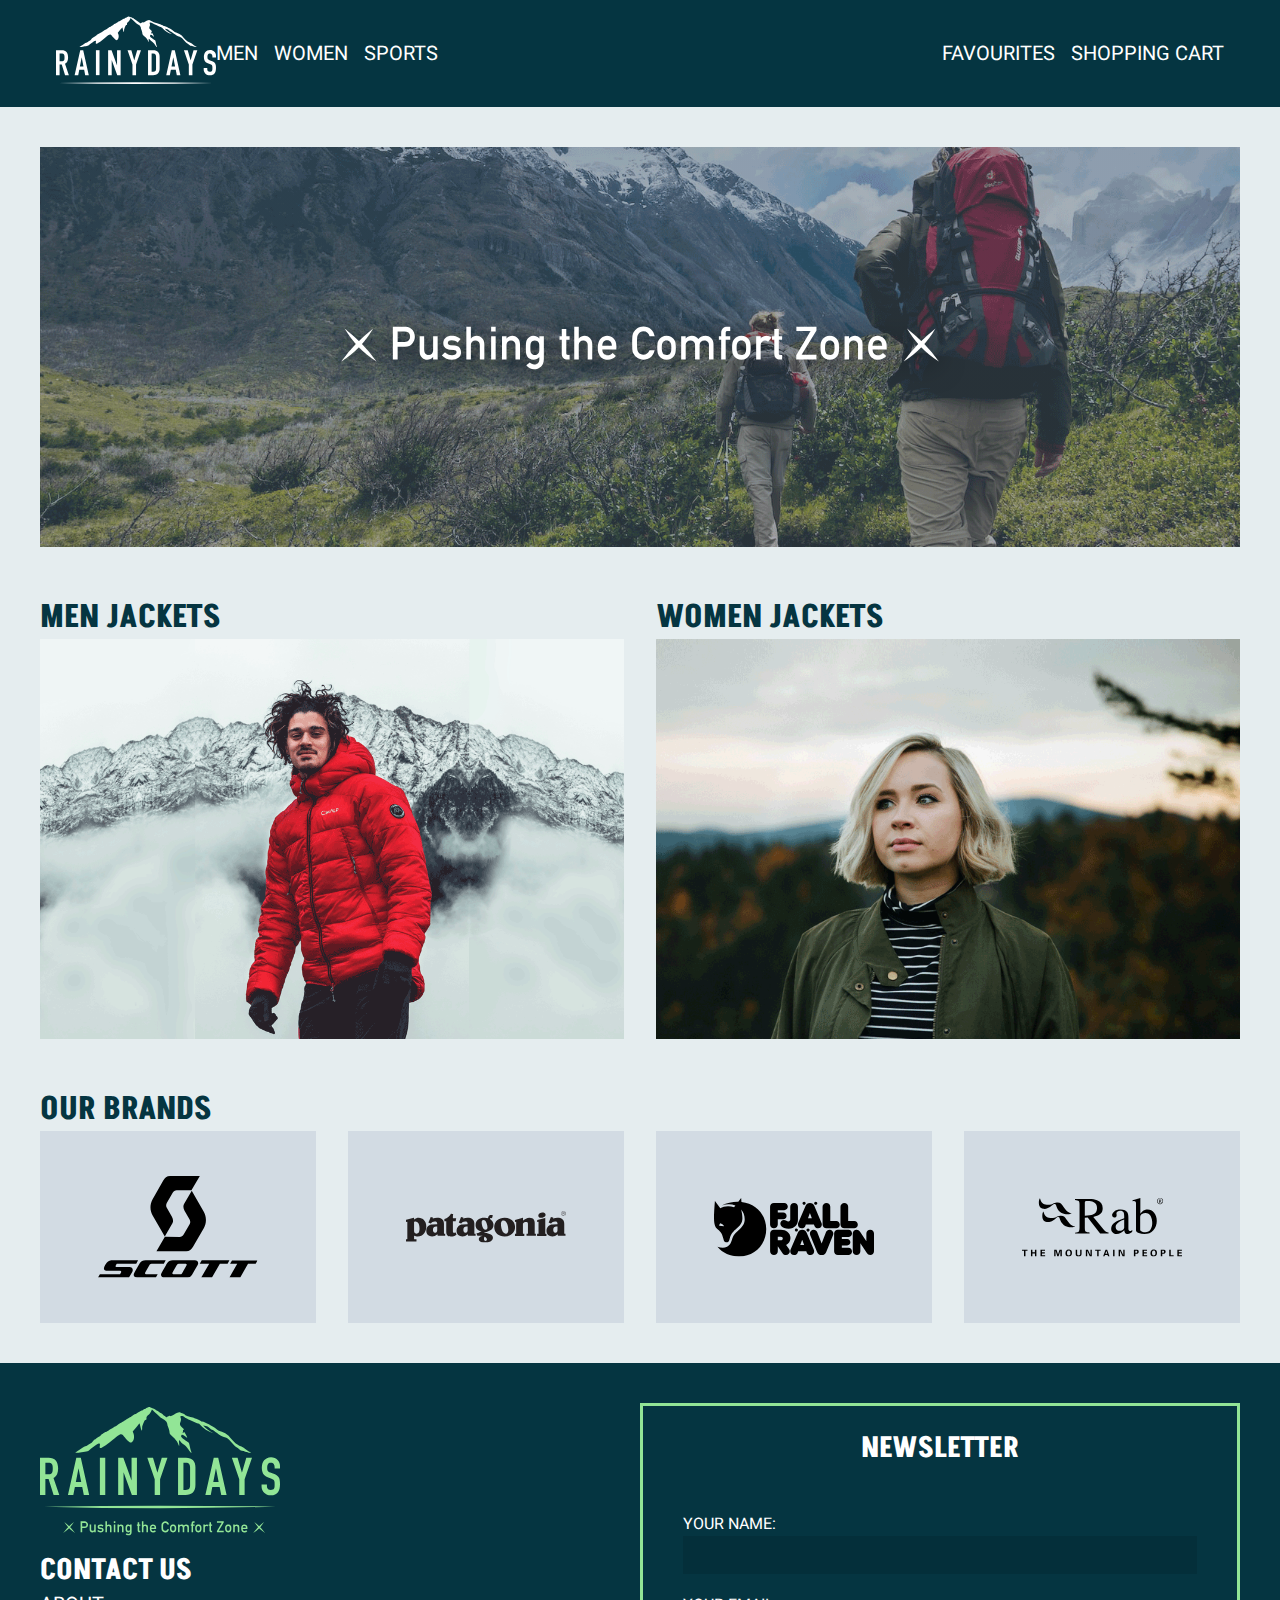
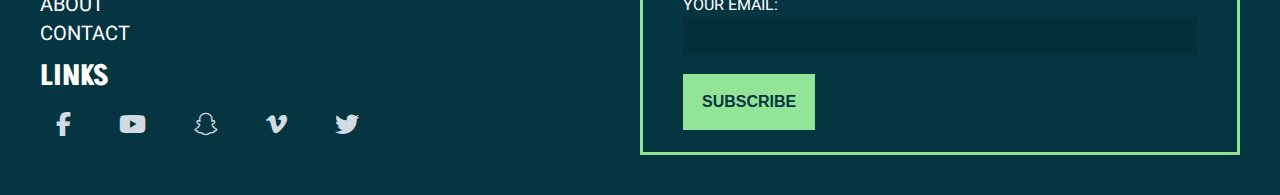
==== commit 9a4db942: "updated footer on all pages" ====
--- a/index.html
+++ b/index.html
@@ -57,13 +57,23 @@
           </a>
           <nav class="primary-nav">
             <ul class="flex gap-1">
-              <li class="pagelinks"><a class="pagelinks" href="listofjackets-men.html">Men</a></li>
-              <li class="pagelinks"><a class="pagelinks" href="listofjackets-women.html">Women</a></li>
-              <li class="pagelinks"><a class="pagelinks" href="#">Sports</a></li>
+              <li class="pagelinks">
+                <a class="pagelinks" href="listofjackets-men.html">Men</a>
+              </li>
+              <li class="pagelinks">
+                <a class="pagelinks" href="listofjackets-women.html">Women</a>
+              </li>
+              <li class="pagelinks">
+                <a class="pagelinks" href="#">Sports</a>
+              </li>
             </ul>
             <ul class="flex gap-1">
-              <li class="pagelinks"><a class="pagelinks" href="#">Favourites</a></li>
-              <li class="pagelinks"><a class="pagelinks" href="addtocart.html">Shopping Cart</a></li>
+              <li class="pagelinks">
+                <a class="pagelinks" href="#">Favourites</a>
+              </li>
+              <li class="pagelinks">
+                <a class="pagelinks" href="addtocart.html">Shopping Cart</a>
+              </li>
             </ul>
           </nav>
         </div>
@@ -209,8 +219,20 @@
             /></a>
           </article>
 
+          <section>
+            <h3 class="heading-uppercase-l c-white">Contact us</h3>
+            <article>
+              <ul class="page-list">
+                <li>
+                  <a class="pagelinks" href="about.html">About</a>
+                </li>
+                <li><a class="pagelinks" href="contact.html">Contact</a></li>
+              </ul>
+            </article>
+          </section>
+
           <article>
-            <h3 class="heading-uppercase-l c-white">Sosiale medier</h3>
+            <h3 class="heading-uppercase-l c-white">Links</h3>
             <article class="some-icons-main">
               <a class="social-box grid-center" href="#">
                 <i class="fa-brands fa-facebook-f"></i>
@@ -234,7 +256,7 @@
         <section class="newsletter flex-col-ver space-around">
           <h3 class="heading-uppercase-l c-white text-align-c">Newsletter</h3>
           <div class="news-wrap">
-            <form action="newsletter" class="news-form">
+            <form action="get" class="news-form">
               <div class="form-name">
                 <label for="name"
                   ><p class="text-uppercase-sm c-white">Your name:</p></label
@@ -253,7 +275,7 @@
                 />
               </div>
               <div class="submit-form">
-                <input type="submit" class="btn-submit" value="Subscribe" />
+                <button type="submit" class="btn-submit">Subscribe</button>
               </div>
             </form>
           </div>
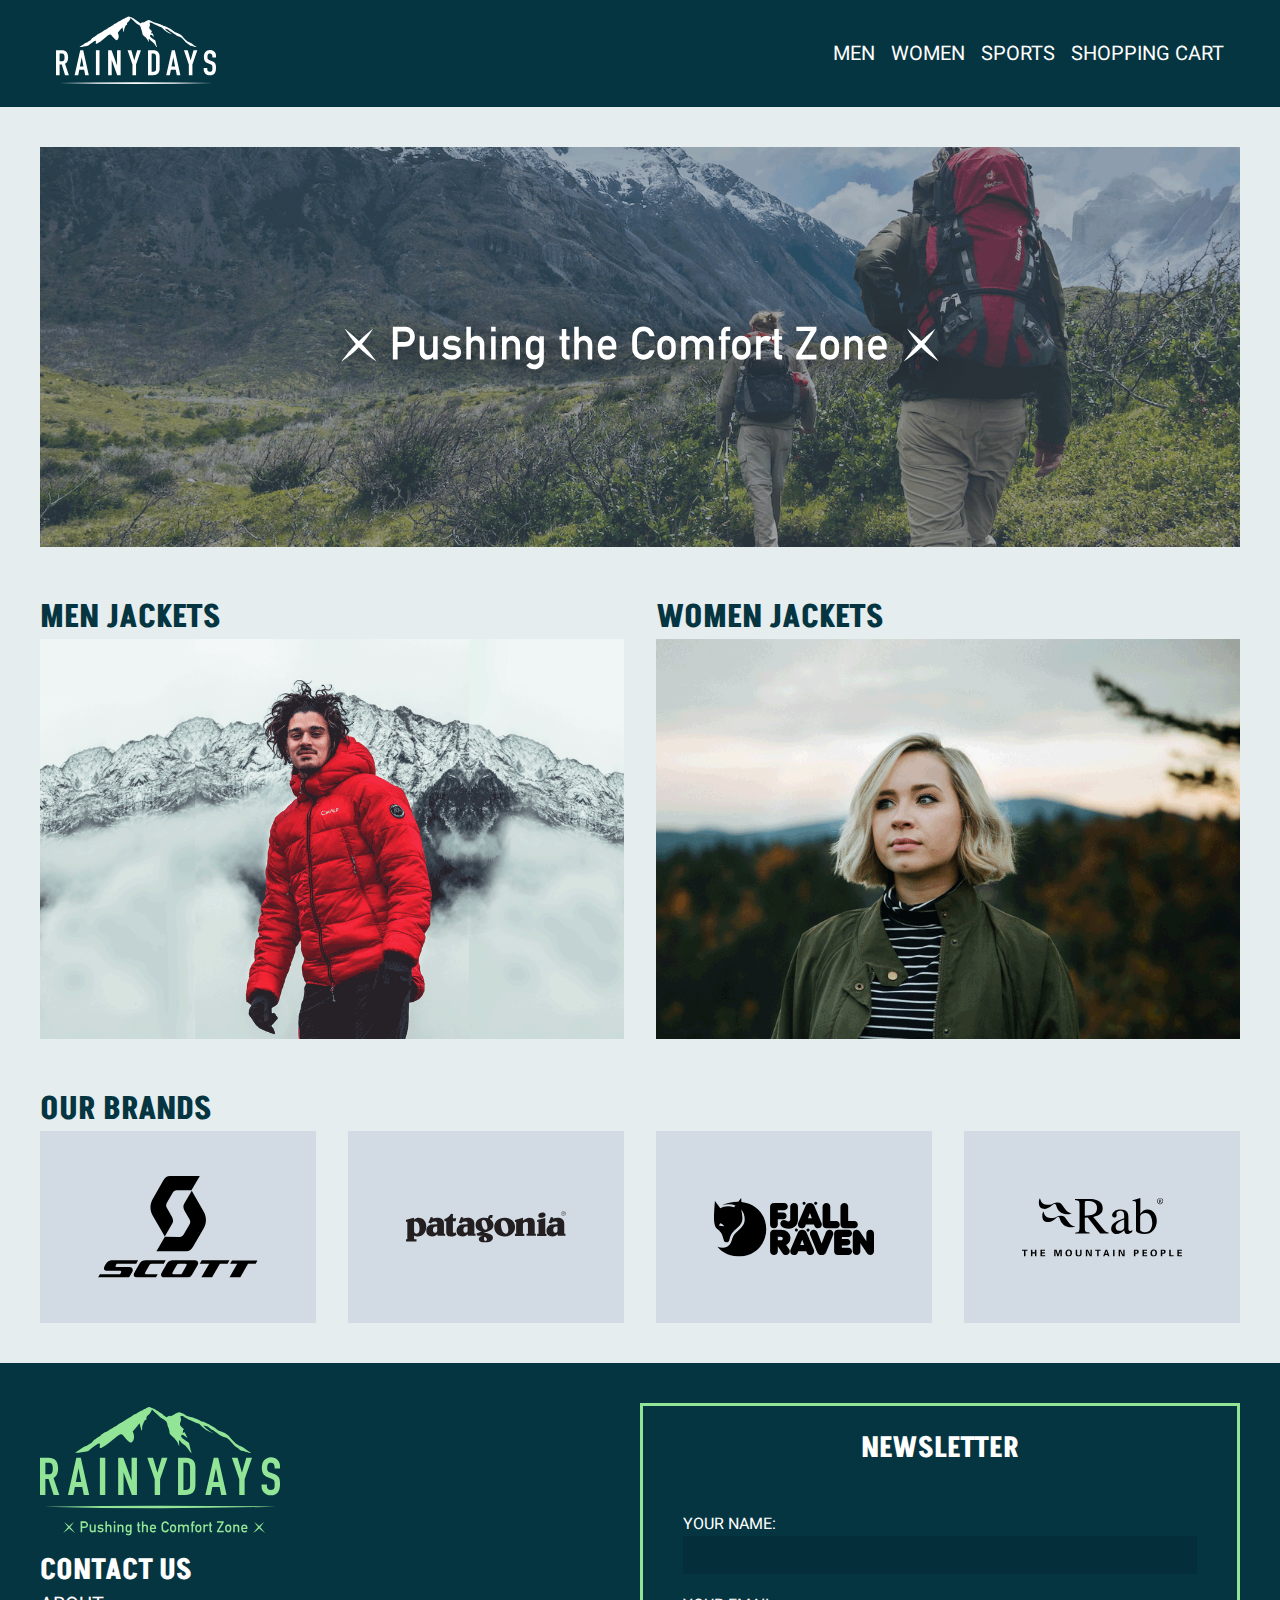
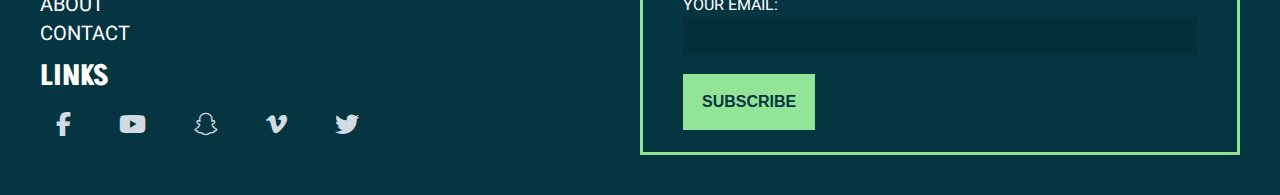
==== commit 6c8259ff: "edit header on all pages" ====
--- a/index.html
+++ b/index.html
@@ -66,11 +66,6 @@
               <li class="pagelinks">
                 <a class="pagelinks" href="#">Sports</a>
               </li>
-            </ul>
-            <ul class="flex gap-1">
-              <li class="pagelinks">
-                <a class="pagelinks" href="#">Favourites</a>
-              </li>
               <li class="pagelinks">
                 <a class="pagelinks" href="addtocart.html">Shopping Cart</a>
               </li>
--- a/css/styles.css
+++ b/css/styles.css
@@ -1,6 +1,7 @@
 @import url(/css/library/header.css);
 @import url(/css/library/footer.css);
 @import url(/css/library/framework.css);
+@import url(/css/library/loading.css);
 
 * {
   margin: 0;
@@ -18,7 +19,7 @@
   --main_pink: #ff9094;
   --main_pink-dark: #6a435a;
 
-  --main_grey1: #BBD2D7;
+  --main_grey1: #bbd2d7;
   --main_grey2: #d2dbe3;
   --c-white: #ffffff;
   --c-dark: #131414;
@@ -65,7 +66,11 @@
 
 body {
   font-family: "Heebo", sans-serif;
-  background: #E5EDEF;
+  background: #e5edef;
+  min-height: 100%;
+  display: flex;
+  flex-direction: column;
+  justify-content: space-between;
 }
 
 .page-width {
@@ -195,7 +200,7 @@
 .prod-card {
   text-decoration: none;
   height: 100%;
-  
+
   display: flex;
 }
 
@@ -227,7 +232,7 @@
 
 .listofjackets-page-grid {
   display: grid;
-  grid-template-columns: repeat( auto-fit, minmax(250px, 1fr) );
+  grid-template-columns: repeat(auto-fit, minmax(250px, 1fr));
   width: 100%;
 }
 
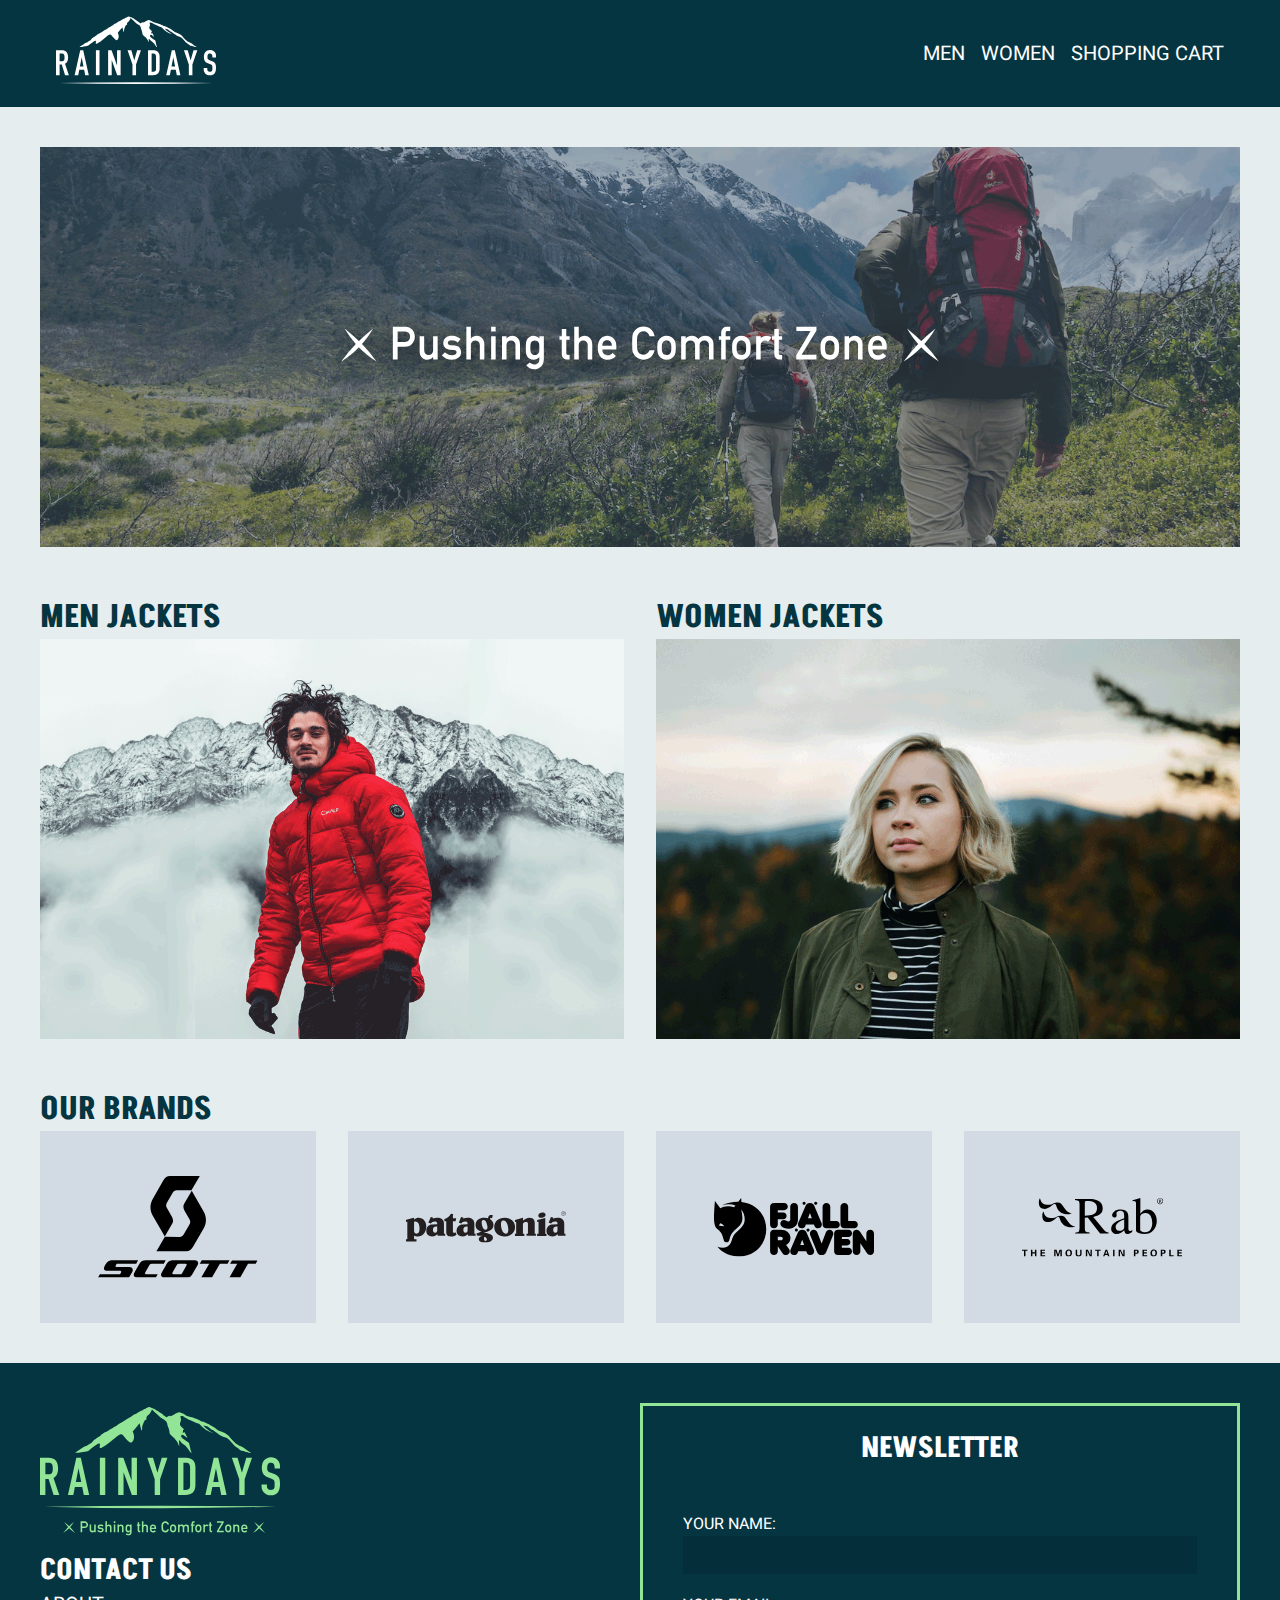
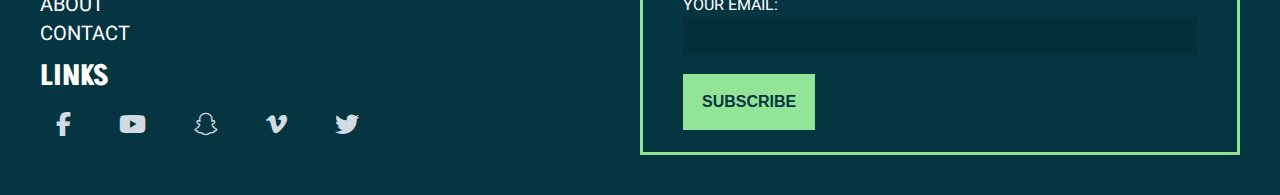
==== commit 5232cac4: "edit navigation remove sports" ====
--- a/index.html
+++ b/index.html
@@ -64,9 +64,6 @@
                 <a class="pagelinks" href="listofjackets-women.html">Women</a>
               </li>
               <li class="pagelinks">
-                <a class="pagelinks" href="#">Sports</a>
-              </li>
-              <li class="pagelinks">
                 <a class="pagelinks" href="addtocart.html">Shopping Cart</a>
               </li>
             </ul>
--- a/css/styles.css
+++ b/css/styles.css
@@ -185,6 +185,16 @@
 .brand-logo-scale {
   scale: var(--scaling);
 }
+/********************* SPORTS *********************/
+
+.sport-header {
+  display: flex;
+  flex-direction: column;
+  justify-content: space-around;
+  border: 1px solid var(--main_grey1);
+  padding: var(--padding-m);
+  min-height: 15rem;
+}
 
 /********************* LIST OF JACKETS *********************/
 
@@ -208,26 +218,23 @@
   border: 2px solid var(--main_grey2);
   display: flex;
   flex-direction: column;
-  justify-content: space-between;
+  justify-content: space-around;
   align-items: center;
-  gap: 1rem;
+  gap: 0.5rem;
   padding: 1rem;
-}
-
-.img {
+  transition: 300ms ease;
+}
+
+.prod-item:hover {
+  border: 2px solid var(--main_grey1);
+  background: white;
+}
+
+.product-image {
   width: 100%;
+  padding: 0rem 1rem;
   min-width: 80px;
   max-width: 300px;
-}
-
-.aside-icons {
-  color: var(--main_green-dark);
-  font-size: 1.4rem;
-  transition: var(--transition-1);
-}
-
-.aside-icons:hover {
-  color: var(--main_green);
 }
 
 .listofjackets-page-grid {
--- a/css/components.css
+++ b/css/components.css
@@ -38,6 +38,19 @@
 
 .btn-3:hover {
   border: var(--border_normal) var(--main_grey1) solid;
+}
+
+.btn-4 {
+  color: var(--main_green-dark);
+  text-transform: uppercase;
+  border: 2px solid var(--main_grey1);
+  padding: 0.5rem 1rem;
+}
+
+.btn-prop {
+  display: block;
+  width: fit-content;
+  text-decoration: none;
 }
 
 .btn-addtocart {
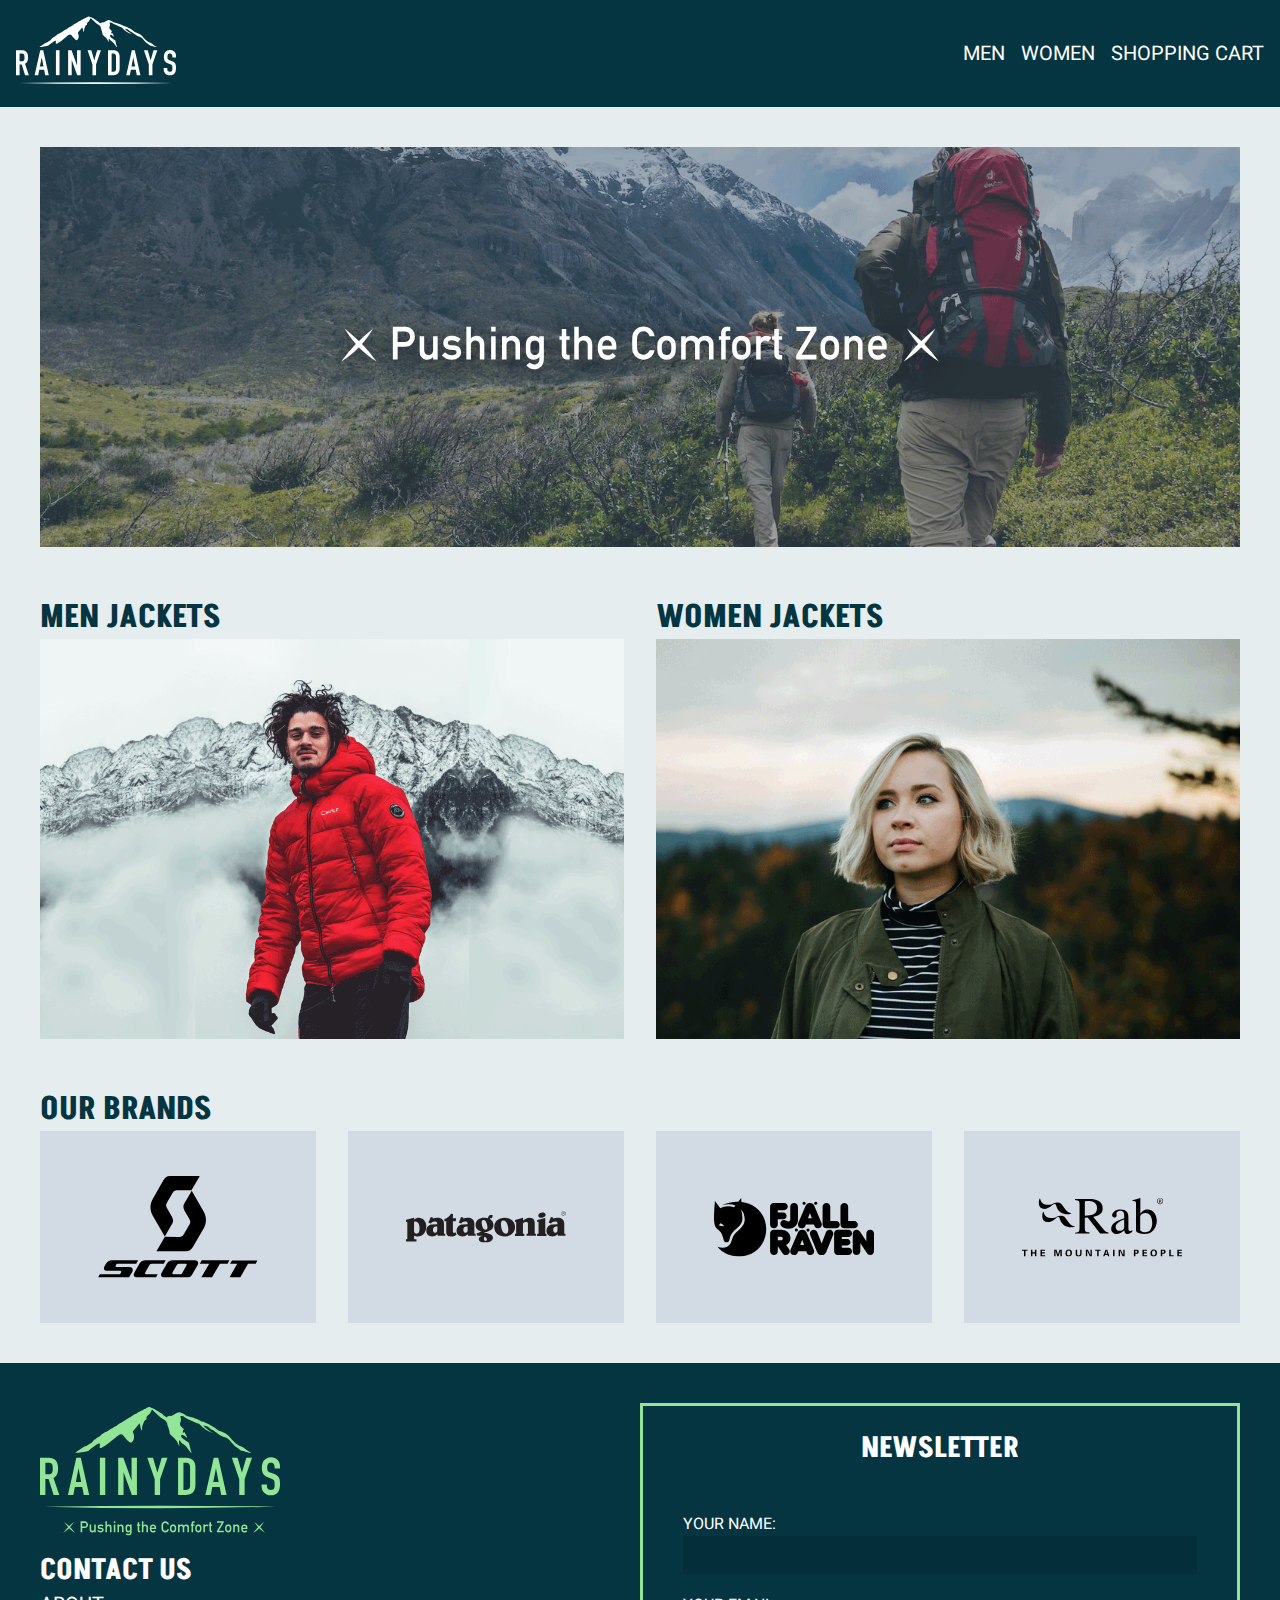
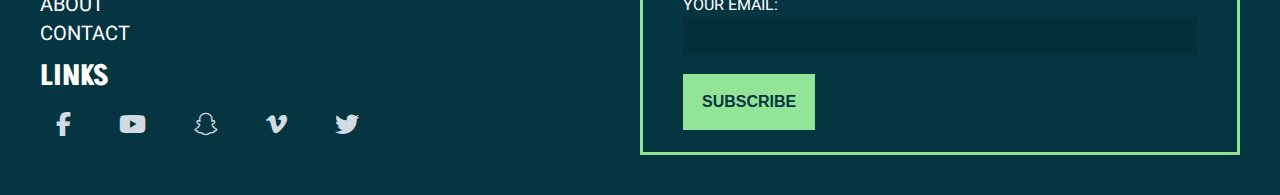
==== commit b63ec068: "improvements on css" ====
--- a/index.html
+++ b/index.html
@@ -46,30 +46,26 @@
   </head>
   <body>
     <header class="top-header">
-      <section class="primary-header page-width">
-        <div class="flex pad-1">
-          <a href="index.html">
-            <img
-              class="page-logo"
-              src="/images/rainydays-logo.svg"
-              alt="rainy days logo"
-            />
-          </a>
-          <nav class="primary-nav">
-            <ul class="flex gap-1">
-              <li class="pagelinks">
-                <a class="pagelinks" href="listofjackets-men.html">Men</a>
-              </li>
-              <li class="pagelinks">
-                <a class="pagelinks" href="listofjackets-women.html">Women</a>
-              </li>
-              <li class="pagelinks">
-                <a class="pagelinks" href="addtocart.html">Shopping Cart</a>
-              </li>
-            </ul>
-          </nav>
-        </div>
-      </section>
+      <a href="index.html">
+        <img
+          class="page-logo"
+          src="/images/rainydays-logo.svg"
+          alt="rainy days logo"
+        />
+      </a>
+      <nav class="primary-nav">
+        <ul class="flex gap-1 nav-list">
+          <li class="pagelinks">
+            <a class="pagelinks" href="listofjackets-men.html">Men</a>
+          </li>
+          <li class="pagelinks">
+            <a class="pagelinks" href="listofjackets-women.html">Women</a>
+          </li>
+          <li class="pagelinks">
+            <a class="pagelinks" href="addtocart.html">Shopping Cart</a>
+          </li>
+        </ul>
+      </nav>
     </header>
 
     <main class="page-width flex-col-ver gap-3 margin-2">
@@ -85,7 +81,7 @@
           <h2 class="heading-uppercase-xl main_green-dark-color">
             Men Jackets
           </h2>
-          <a href="listofjackets-men.html"
+          <a href="listofjackets-men.html" aria-label="Go to Men jackets"
             ><section class="hover-men-border image-prop men-image"></section
           ></a>
         </article>
@@ -93,7 +89,7 @@
           <h2 class="heading-uppercase-xl main_green-dark-color">
             Women Jackets
           </h2>
-          <a href="listofjackets-women.html"
+          <a href="listofjackets-women.html" aria-label="Go to Women jackets"
             ><section
               class="hover-women-border image-prop women-image"
             ></section
--- a/css/styles.css
+++ b/css/styles.css
@@ -184,16 +184,6 @@
 
 .brand-logo-scale {
   scale: var(--scaling);
-}
-/********************* SPORTS *********************/
-
-.sport-header {
-  display: flex;
-  flex-direction: column;
-  justify-content: space-around;
-  border: 1px solid var(--main_grey1);
-  padding: var(--padding-m);
-  min-height: 15rem;
 }
 
 /********************* LIST OF JACKETS *********************/
@@ -330,6 +320,11 @@
   min-height: 5rem;
 }
 
+.product-img-item {
+  border: 2px solid var(--main_grey1);
+  padding: 1rem;
+}
+
 .img-prop {
   background-position: center;
   background-repeat: no-repeat;
--- a/css/mediaqueries.css
+++ b/css/mediaqueries.css
@@ -3,8 +3,6 @@
   :root {
     --page-width: calc(100% - 2rem);
   }
-
-
 
   .primary-header-mobile {
     display: block;
@@ -49,13 +47,7 @@
     background-image: url(/images/products/product-women-ipad.png);
   }
 
- 
-
   /********************* SINGLE PRODUCT *********************/
-
-  /* Add to Cart */
-
-  /* About */
 
   .openpositions-grid {
     grid-template-columns: auto;
@@ -80,7 +72,17 @@
   }
 }
 
+/* MEDIUM DEVICES */
 
+@media screen and (max-width: 570px) {
+  .top-header {
+    flex-direction: column;
+  }
+
+  .nav-list {
+    flex-direction: column;
+  }
+}
 
 /* SMALLER DEVICES */
 
@@ -125,7 +127,6 @@
     gap: var(--padding-sm);
   }
 
-
   /* Add to Cart */
 
   .flex-gap-align {
